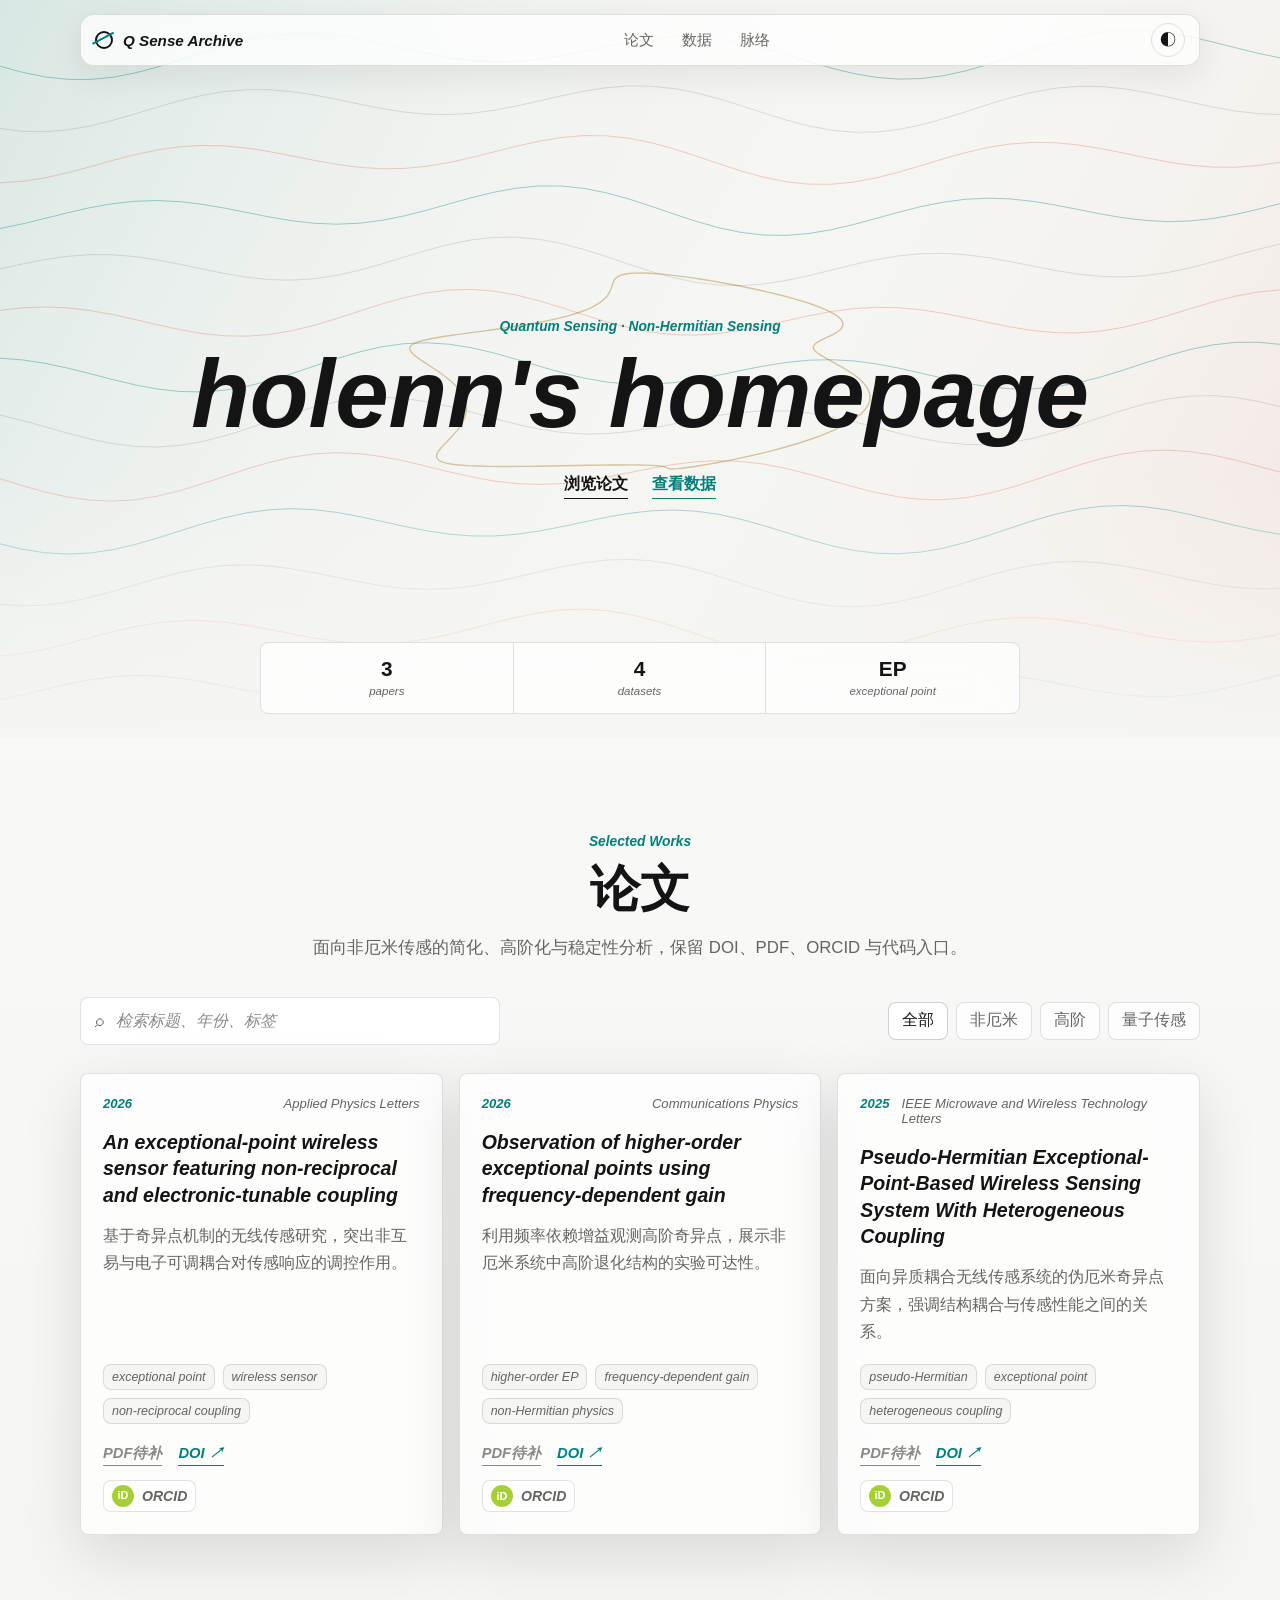
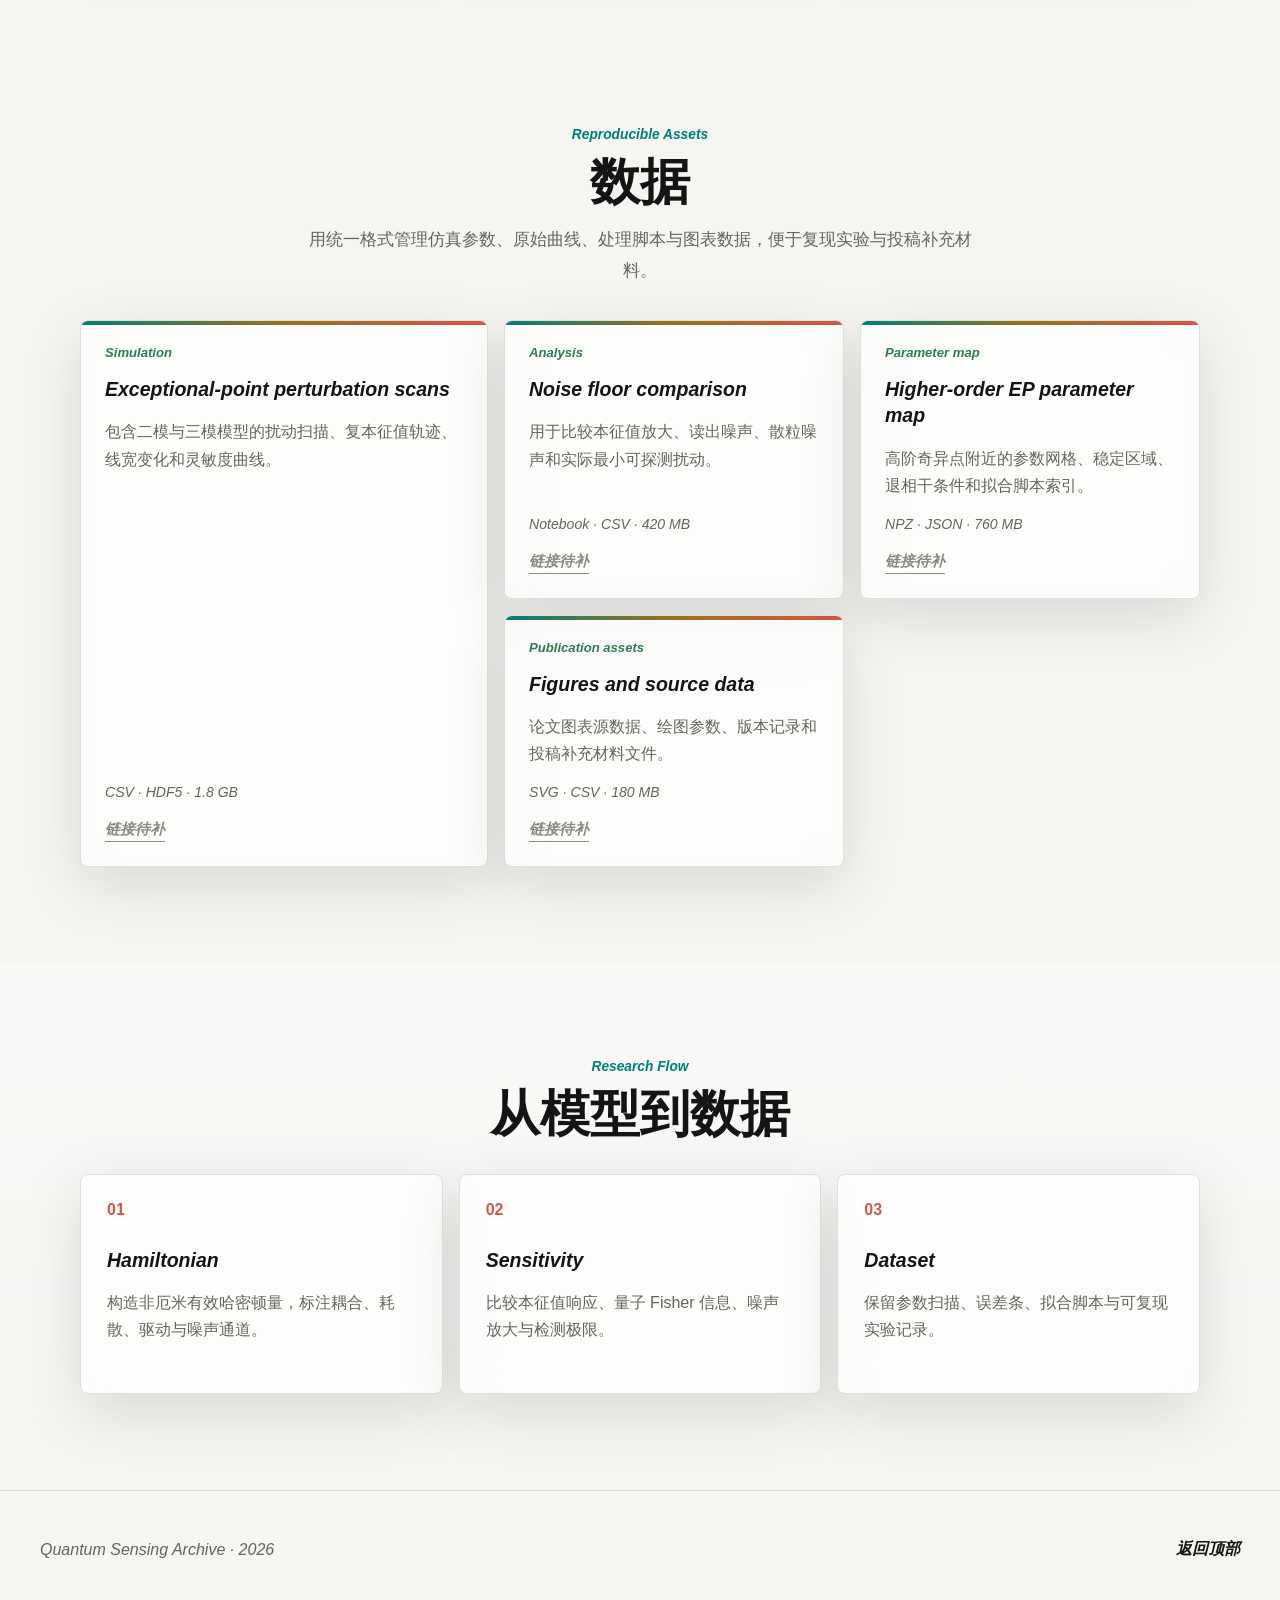
==== index.html @ b0fed743 "Fix homepage title" ====
<!doctype html>
<html lang="zh-CN">
  <head>
    <meta charset="utf-8" />
    <meta name="viewport" content="width=device-width, initial-scale=1" />
    <meta
      name="description"
      content="量子传感与非厄米传感研究主页，收纳论文、数据集与复现实验资源。"
    />
    <title>Quantum Sensing Archive</title>
    <link rel="stylesheet" href="./styles.css" />
  </head>
  <body>
    <header class="site-header" data-header>
      <a class="brand" href="#top" aria-label="返回首页">
        <span class="brand-mark" aria-hidden="true"></span>
        <span>Q Sense Archive</span>
      </a>
      <nav class="site-nav" aria-label="主导航">
        <a href="#papers">论文</a>
        <a href="#datasets">数据</a>
        <a href="#flow">脉络</a>
      </nav>
      <button class="icon-button" type="button" data-theme-toggle aria-label="切换明暗外观">
        <span aria-hidden="true">◐</span>
      </button>
    </header>

    <main id="top">
      <section class="hero" aria-labelledby="hero-title">
        <canvas class="field-canvas" data-field-canvas aria-hidden="true"></canvas>
        <div class="hero-content">
          <p class="eyebrow">Quantum Sensing · Non-Hermitian Sensing</p>
          <h1 id="hero-title">holenn's homepage</h1>
          <div class="hero-actions" aria-label="快速入口">
            <a class="text-link text-link-strong" href="#papers">浏览论文</a>
            <a class="text-link" href="#datasets">查看数据</a>
          </div>
        </div>
        <div class="hero-strip" aria-label="研究概览">
          <div>
            <span data-paper-count>0</span>
            <small>papers</small>
          </div>
          <div>
            <span data-dataset-count>0</span>
            <small>datasets</small>
          </div>
          <div>
            <span>EP</span>
            <small>exceptional point</small>
          </div>
        </div>
      </section>

      <section class="section section-quiet" id="papers" aria-labelledby="papers-title">
        <div class="section-head reveal">
          <p class="eyebrow">Selected Works</p>
          <h2 id="papers-title">论文</h2>
          <p>
            面向非厄米传感的简化、高阶化与稳定性分析，保留 DOI、PDF、ORCID 与代码入口。
          </p>
        </div>

        <div class="toolbar reveal" aria-label="论文筛选">
          <label class="search-box">
            <span aria-hidden="true">⌕</span>
            <input data-search type="search" placeholder="检索标题、年份、标签" />
          </label>
          <div class="segmented" data-filter-group aria-label="主题">
            <button type="button" class="is-active" data-filter="all">全部</button>
            <button type="button" data-filter="non-hermitian">非厄米</button>
            <button type="button" data-filter="higher-order">高阶</button>
            <button type="button" data-filter="quantum">量子传感</button>
          </div>
        </div>

        <div class="resource-grid" data-paper-grid></div>
      </section>

      <section class="section" id="datasets" aria-labelledby="datasets-title">
        <div class="section-head reveal">
          <p class="eyebrow">Reproducible Assets</p>
          <h2 id="datasets-title">数据</h2>
          <p>
            用统一格式管理仿真参数、原始曲线、处理脚本与图表数据，便于复现实验与投稿补充材料。
          </p>
        </div>

        <div class="dataset-river reveal" data-dataset-grid></div>
      </section>

      <section class="section section-quiet" id="flow" aria-labelledby="flow-title">
        <div class="section-head reveal">
          <p class="eyebrow">Research Flow</p>
          <h2 id="flow-title">从模型到数据</h2>
        </div>
        <div class="flow-line reveal">
          <article>
            <span>01</span>
            <h3>Hamiltonian</h3>
            <p>构造非厄米有效哈密顿量，标注耦合、耗散、驱动与噪声通道。</p>
          </article>
          <article>
            <span>02</span>
            <h3>Sensitivity</h3>
            <p>比较本征值响应、量子 Fisher 信息、噪声放大与检测极限。</p>
          </article>
          <article>
            <span>03</span>
            <h3>Dataset</h3>
            <p>保留参数扫描、误差条、拟合脚本与可复现实验记录。</p>
          </article>
        </div>
      </section>
    </main>

    <footer class="site-footer">
      <p>Quantum Sensing Archive · 2026</p>
      <a href="#top">返回顶部</a>
    </footer>

    <noscript>
      <p class="noscript">此主页需要启用 JavaScript 来渲染论文和数据列表。</p>
    </noscript>
    <script src="./script.js"></script>
  </body>
</html>
---- styles.css ----
:root {
  color-scheme: light;
  --bg: #f5f5f2;
  --surface: rgba(255, 255, 255, 0.74);
  --surface-strong: rgba(255, 255, 255, 0.92);
  --ink: #141414;
  --muted: #66645f;
  --line: rgba(20, 20, 20, 0.12);
  --line-strong: rgba(20, 20, 20, 0.2);
  --aqua: #007f78;
  --coral: #d95445;
  --gold: #9b711a;
  --green: #2e7d52;
  --shadow: 0 18px 60px rgba(20, 20, 20, 0.12);
  --radius-card: 8px;
  --page-pad: 40px;
  font-family: "Avenir Next", "SF Pro Display", "PingFang SC", "Hiragino Sans GB",
    "Helvetica Neue", sans-serif;
}

:root[data-theme="dark"] {
  color-scheme: dark;
  --bg: #080909;
  --surface: rgba(24, 25, 24, 0.7);
  --surface-strong: rgba(28, 29, 28, 0.92);
  --ink: #f6f3ea;
  --muted: #b7b2a6;
  --line: rgba(246, 243, 234, 0.13);
  --line-strong: rgba(246, 243, 234, 0.24);
  --aqua: #4cc7bd;
  --coral: #ff8275;
  --gold: #d7ad48;
  --green: #72c78f;
  --shadow: 0 18px 60px rgba(0, 0, 0, 0.36);
}

* {
  box-sizing: border-box;
}

html {
  scroll-behavior: smooth;
}

body {
  margin: 0;
  background: var(--bg);
  color: var(--ink);
  letter-spacing: 0;
  min-width: 320px;
  overflow-x: hidden;
}

a {
  color: inherit;
  text-decoration: none;
}

button,
input {
  font: inherit;
}

.site-header {
  position: fixed;
  z-index: 20;
  top: 14px;
  left: 50%;
  width: min(1120px, calc(100% - 32px));
  height: 52px;
  transform: translateX(-50%);
  display: grid;
  grid-template-columns: auto 1fr auto;
  align-items: center;
  gap: 18px;
  padding: 0 14px;
  border: 1px solid var(--line);
  border-radius: 14px;
  background: var(--surface);
  box-shadow: 0 10px 34px rgba(20, 20, 20, 0.08);
  backdrop-filter: blur(24px) saturate(140%);
  -webkit-backdrop-filter: blur(24px) saturate(140%);
  transition: background 240ms ease, border-color 240ms ease, transform 240ms ease;
}

.site-header.is-scrolled {
  background: var(--surface-strong);
  border-color: var(--line-strong);
}

.brand {
  display: inline-flex;
  align-items: center;
  gap: 10px;
  min-width: 0;
  font-weight: 700;
  font-size: 0.95rem;
  white-space: nowrap;
}

.brand-mark {
  width: 18px;
  height: 18px;
  border: 2px solid var(--ink);
  border-radius: 50%;
  position: relative;
  flex: 0 0 auto;
}

.brand-mark::after {
  content: "";
  position: absolute;
  inset: 4px -5px;
  border-top: 2px solid var(--aqua);
  transform: rotate(-28deg);
}

.site-nav {
  display: flex;
  justify-content: center;
  gap: 4px;
}

.site-nav a {
  padding: 8px 12px;
  border-radius: 8px;
  color: var(--muted);
  font-size: 0.92rem;
  transition: color 160ms ease, background 160ms ease;
}

.site-nav a:hover {
  color: var(--ink);
  background: rgba(127, 127, 127, 0.1);
}

.icon-button {
  width: 34px;
  height: 34px;
  display: inline-grid;
  place-items: center;
  border: 1px solid var(--line);
  border-radius: 50%;
  background: transparent;
  color: var(--ink);
  cursor: pointer;
  transition: transform 160ms ease, border-color 160ms ease, background 160ms ease;
}

.icon-button:hover {
  transform: translateY(-1px);
  border-color: var(--line-strong);
  background: rgba(127, 127, 127, 0.1);
}

.hero {
  position: relative;
  min-height: 82svh;
  display: grid;
  align-items: center;
  padding: 116px var(--page-pad) 36px;
  overflow: hidden;
  isolation: isolate;
}

.field-canvas {
  position: absolute;
  inset: 0;
  width: 100%;
  height: 100%;
  z-index: -2;
  background: var(--bg);
}

.hero::after {
  content: "";
  position: absolute;
  inset: auto 0 0;
  height: 36%;
  z-index: -1;
  background: linear-gradient(to bottom, rgba(245, 245, 242, 0), var(--bg));
  pointer-events: none;
}

:root[data-theme="dark"] .hero::after {
  background: linear-gradient(to bottom, rgba(8, 9, 9, 0), var(--bg));
}

.hero-content {
  width: min(980px, 100%);
  margin: 0 auto;
  text-align: center;
}

.eyebrow {
  margin: 0 0 16px;
  color: var(--aqua);
  font-size: 0.86rem;
  font-weight: 700;
}

.brand span:last-child,
.eyebrow,
.hero-strip small,
.card-meta,
.resource-card h3,
.dataset-card h3,
.flow-line h3,
.tag,
.card-links,
.dataset-card .data-type,
.dataset-card .data-size,
.site-footer,
.search-box input::placeholder {
  font-style: italic;
}

.hero h1 {
  margin: 0;
  font-size: 6rem;
  line-height: 0.92;
  font-weight: 800;
  font-style: italic;
  text-wrap: balance;
}

.hero-actions {
  display: flex;
  justify-content: center;
  align-items: center;
  gap: 24px;
  margin-top: 36px;
  flex-wrap: wrap;
}

.orcid-link {
  display: inline-flex;
  align-items: center;
  gap: 8px;
  min-height: 34px;
  border: 1px solid var(--line);
  border-radius: 8px;
  background: var(--surface);
  color: var(--ink);
  padding: 6px 10px;
  font-size: 0.88rem;
  font-style: italic;
  font-weight: 700;
  backdrop-filter: blur(14px) saturate(125%);
  -webkit-backdrop-filter: blur(14px) saturate(125%);
}

.orcid-link-muted {
  color: var(--muted);
}

.orcid-dot {
  width: 22px;
  height: 22px;
  display: inline-grid;
  place-items: center;
  border-radius: 50%;
  background: #a6ce39;
  color: #fff;
  font-size: 0.68rem;
  font-weight: 800;
  font-style: normal;
  line-height: 1;
}

.text-link {
  color: var(--aqua);
  font-weight: 700;
  border-bottom: 1px solid currentColor;
  padding-bottom: 3px;
  transition: color 160ms ease, transform 160ms ease;
}

.text-link:hover {
  color: var(--coral);
  transform: translateY(-1px);
}

.text-link-strong {
  color: var(--ink);
}

.hero-strip {
  position: absolute;
  left: 50%;
  bottom: 24px;
  width: min(760px, calc(100% - 40px));
  transform: translateX(-50%);
  display: grid;
  grid-template-columns: repeat(3, 1fr);
  border: 1px solid var(--line);
  border-radius: var(--radius-card);
  overflow: hidden;
  background: var(--surface);
  backdrop-filter: blur(18px) saturate(132%);
  -webkit-backdrop-filter: blur(18px) saturate(132%);
}

.hero-strip div {
  padding: 14px 16px;
  text-align: center;
  border-right: 1px solid var(--line);
}

.hero-strip div:last-child {
  border-right: 0;
}

.hero-strip span {
  display: block;
  font-size: 1.3rem;
  font-weight: 800;
}

.hero-strip small {
  color: var(--muted);
  font-size: 0.72rem;
  text-transform: lowercase;
}

.section {
  padding: 96px var(--page-pad);
}

.section-quiet {
  background:
    linear-gradient(180deg, rgba(255, 255, 255, 0.36), rgba(255, 255, 255, 0)),
    var(--bg);
}

:root[data-theme="dark"] .section-quiet {
  background:
    linear-gradient(180deg, rgba(255, 255, 255, 0.04), rgba(255, 255, 255, 0)),
    var(--bg);
}

.section-head {
  width: min(900px, 100%);
  margin: 0 auto 34px;
  text-align: center;
}

.section-head h2 {
  margin: 0;
  font-size: 3.1rem;
  line-height: 1;
}

.section-head p:not(.eyebrow) {
  margin: 18px auto 0;
  width: min(680px, 100%);
  color: var(--muted);
  font-size: 1.05rem;
  line-height: 1.8;
}

.toolbar {
  width: min(1120px, 100%);
  margin: 0 auto 28px;
  display: grid;
  grid-template-columns: minmax(260px, 420px) 1fr;
  gap: 16px;
  align-items: center;
}

.search-box {
  height: 48px;
  display: flex;
  align-items: center;
  gap: 10px;
  border: 1px solid var(--line);
  border-radius: 8px;
  padding: 0 14px;
  background: var(--surface-strong);
}

.search-box span {
  color: var(--muted);
  font-size: 1.08rem;
}

.search-box input {
  width: 100%;
  border: 0;
  outline: 0;
  background: transparent;
  color: var(--ink);
}

.search-box input::placeholder {
  color: var(--muted);
  opacity: 0.76;
}

.segmented {
  display: flex;
  justify-content: flex-end;
  gap: 8px;
  flex-wrap: wrap;
}

.segmented button {
  min-height: 38px;
  border: 1px solid var(--line);
  border-radius: 8px;
  background: var(--surface);
  color: var(--muted);
  padding: 0 13px;
  cursor: pointer;
  transition: color 160ms ease, border-color 160ms ease, background 160ms ease,
    transform 160ms ease;
}

.segmented button:hover,
.segmented button.is-active {
  color: var(--ink);
  border-color: var(--line-strong);
  background: var(--surface-strong);
}

.segmented button:hover {
  transform: translateY(-1px);
}

.resource-grid,
.dataset-river {
  width: min(1120px, 100%);
  margin: 0 auto;
  display: grid;
  grid-template-columns: repeat(3, minmax(0, 1fr));
  gap: 16px;
}

.resource-card,
.dataset-card,
.flow-line article {
  border: 1px solid var(--line);
  border-radius: var(--radius-card);
  background: var(--surface);
  box-shadow: var(--shadow);
  backdrop-filter: blur(18px) saturate(125%);
  -webkit-backdrop-filter: blur(18px) saturate(125%);
}

.resource-card {
  min-height: 326px;
  display: flex;
  flex-direction: column;
  padding: 22px;
  transform: translateY(18px);
  opacity: 0;
  transition: opacity 500ms ease, transform 500ms ease, border-color 160ms ease;
}

.resource-card.is-visible {
  opacity: 1;
  transform: translateY(0);
}

.resource-card:hover,
.dataset-card:hover {
  border-color: var(--line-strong);
}

.card-meta {
  display: flex;
  justify-content: space-between;
  gap: 12px;
  color: var(--muted);
  font-size: 0.82rem;
  margin-bottom: 18px;
}

.card-meta strong {
  color: var(--aqua);
}

.resource-card h3,
.dataset-card h3,
.flow-line h3 {
  margin: 0;
  font-size: 1.22rem;
  line-height: 1.35;
}

.resource-card p,
.dataset-card p,
.flow-line p {
  color: var(--muted);
  line-height: 1.72;
}

.resource-card p {
  margin: 14px 0 18px;
}

.tag-row {
  display: flex;
  flex-wrap: wrap;
  gap: 8px;
  margin-top: auto;
}

.tag {
  border: 1px solid var(--line);
  border-radius: 8px;
  color: var(--muted);
  padding: 5px 8px;
  font-size: 0.78rem;
  background: rgba(127, 127, 127, 0.06);
}

.card-links {
  display: flex;
  gap: 16px;
  flex-wrap: wrap;
  margin-top: 20px;
}

.paper-identity {
  margin-top: 14px;
}

.paper-identity .orcid-link {
  min-height: 30px;
  padding: 4px 8px;
  color: var(--muted);
}

.card-links a,
.card-links span {
  color: var(--aqua);
  font-weight: 700;
  font-size: 0.92rem;
  border-bottom: 1px solid currentColor;
  padding-bottom: 2px;
}

.card-links span {
  color: var(--muted);
  opacity: 0.76;
}

.dataset-river {
  grid-template-columns: 1.2fr 1fr 1fr;
  align-items: stretch;
}

.dataset-card {
  min-height: 250px;
  padding: 24px;
  display: flex;
  flex-direction: column;
  position: relative;
  overflow: hidden;
}

.dataset-card::before {
  content: "";
  position: absolute;
  left: 0;
  top: 0;
  width: 100%;
  height: 4px;
  background: linear-gradient(90deg, var(--aqua), var(--gold), var(--coral));
}

.dataset-card:first-child {
  grid-row: span 2;
}

.dataset-card .data-type {
  color: var(--green);
  font-weight: 800;
  font-size: 0.82rem;
  margin-bottom: 16px;
}

.dataset-card .data-size {
  margin-top: auto;
  color: var(--muted);
  font-size: 0.88rem;
}

.flow-line {
  width: min(1120px, 100%);
  margin: 0 auto;
  display: grid;
  grid-template-columns: repeat(3, 1fr);
  gap: 16px;
}

.flow-line article {
  padding: 26px;
  min-height: 220px;
}

.flow-line span {
  display: inline-block;
  color: var(--coral);
  font-weight: 800;
  margin-bottom: 28px;
}

.empty-state {
  grid-column: 1 / -1;
  padding: 36px;
  border: 1px dashed var(--line-strong);
  border-radius: var(--radius-card);
  color: var(--muted);
  text-align: center;
}

.site-footer {
  display: flex;
  justify-content: space-between;
  gap: 20px;
  align-items: center;
  padding: 34px var(--page-pad);
  border-top: 1px solid var(--line);
  color: var(--muted);
}

.site-footer a {
  color: var(--ink);
  font-weight: 700;
}

.noscript {
  margin: 0;
  padding: 16px;
  text-align: center;
  background: var(--ink);
  color: var(--bg);
}

.reveal {
  opacity: 0;
  transform: translateY(18px);
  transition: opacity 620ms ease, transform 620ms ease;
}

.reveal.is-visible {
  opacity: 1;
  transform: translateY(0);
}

@media (max-width: 900px) {
  :root {
    --page-pad: 22px;
  }

  .site-header {
    top: 10px;
    width: calc(100% - 20px);
    grid-template-columns: 1fr auto;
  }

  .brand span:last-child {
    max-width: 150px;
    overflow: hidden;
    text-overflow: ellipsis;
  }

  .site-nav {
    display: none;
  }

  .hero {
    min-height: 84svh;
    padding-top: 104px;
  }

  .hero h1 {
    font-size: 3.35rem;
  }

  .hero-strip {
    position: relative;
    left: auto;
    bottom: auto;
    transform: none;
    width: 100%;
    margin: 42px auto 0;
  }

  .section {
    padding-top: 78px;
    padding-bottom: 78px;
  }

  .section-head h2 {
    font-size: 2.35rem;
  }

  .toolbar {
    grid-template-columns: 1fr;
  }

  .segmented {
    justify-content: flex-start;
  }

  .resource-grid,
  .dataset-river,
  .flow-line {
    grid-template-columns: 1fr;
  }

  .dataset-card:first-child {
    grid-row: auto;
  }
}

@media (max-width: 520px) {
  .hero h1 {
    font-size: 2.65rem;
  }

  .hero-actions {
    gap: 18px;
  }

  .resource-card,
  .dataset-card,
  .flow-line article {
    padding: 20px;
  }

  .site-footer {
    align-items: flex-start;
    flex-direction: column;
  }
}

@media (prefers-reduced-motion: reduce) {
  html {
    scroll-behavior: auto;
  }

  *,
  *::before,
  *::after {
    animation-duration: 1ms !important;
    animation-iteration-count: 1 !important;
    scroll-behavior: auto !important;
    transition-duration: 1ms !important;
  }
}
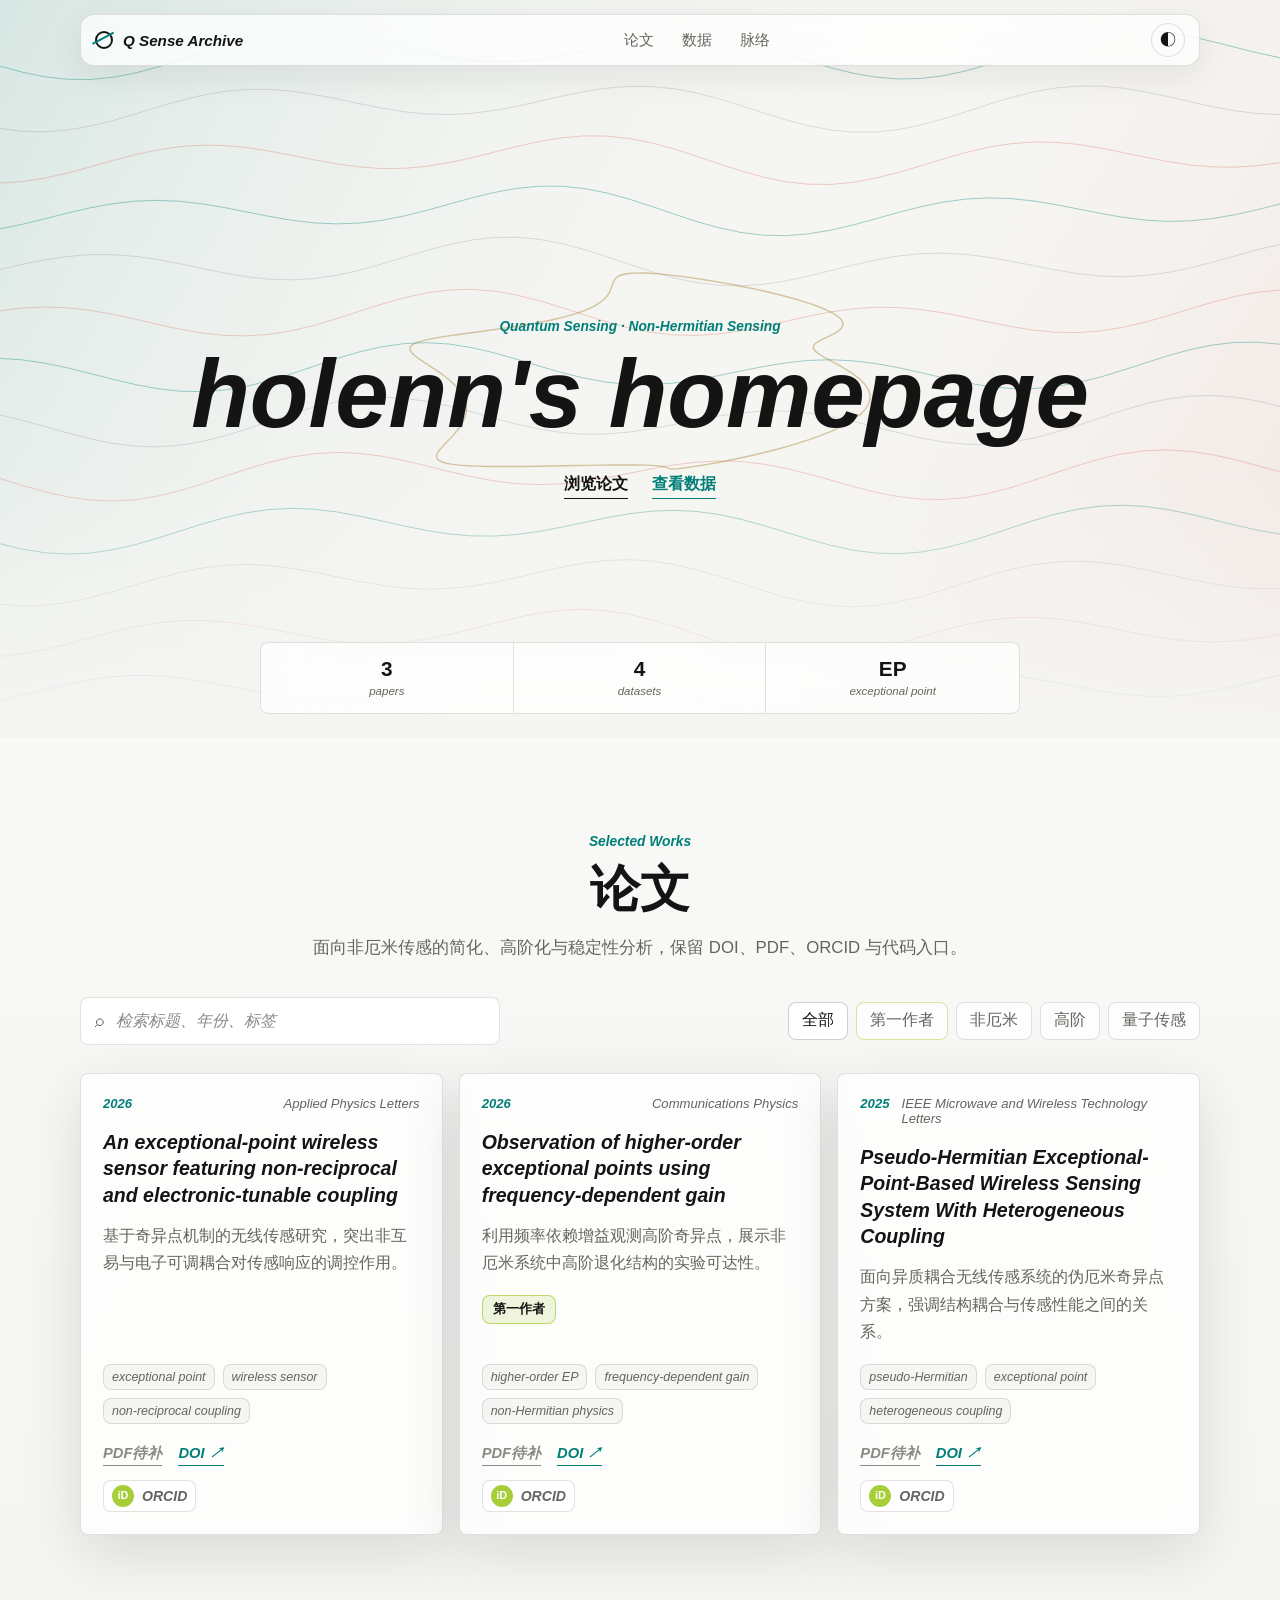
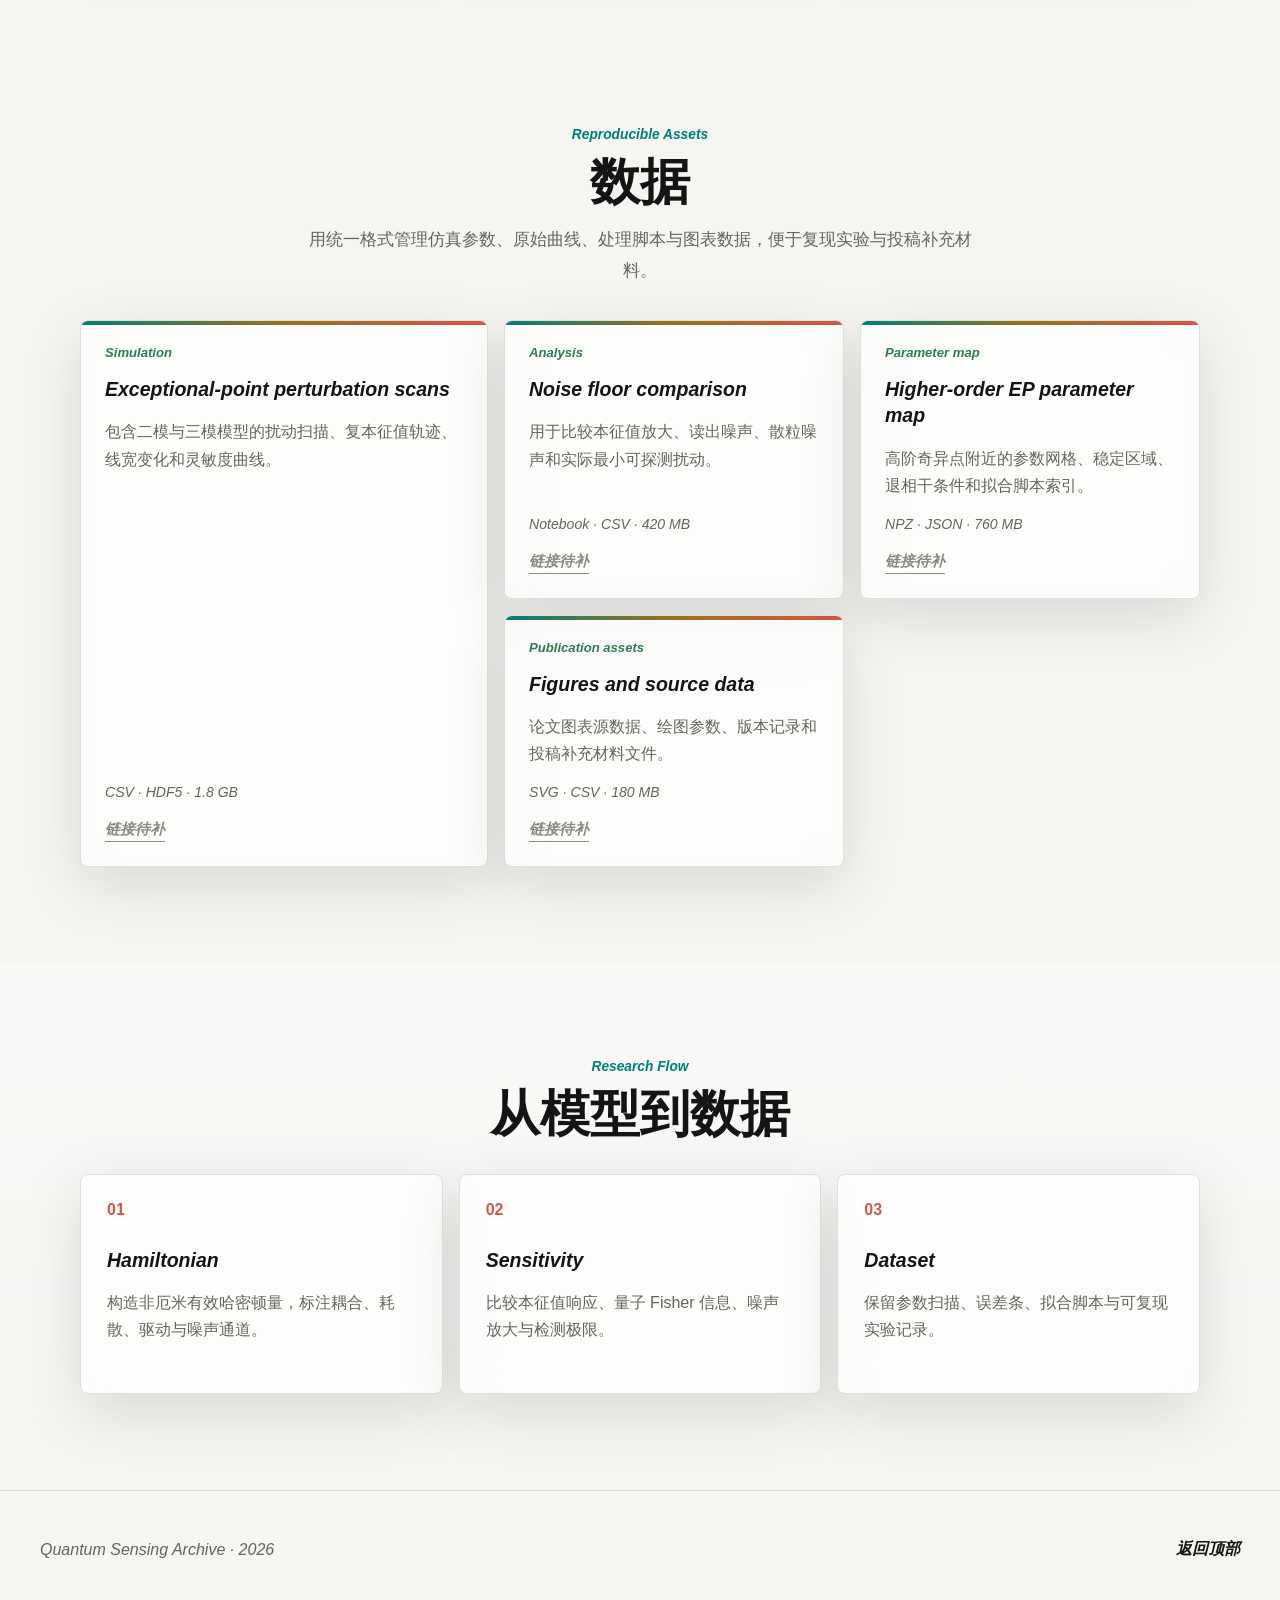
==== commit 41fcf414: "Sync papers from ORCID" ====
--- a/index.html
+++ b/index.html
@@ -69,6 +69,7 @@
           </label>
           <div class="segmented" data-filter-group aria-label="主题">
             <button type="button" class="is-active" data-filter="all">全部</button>
+            <button type="button" data-filter="first-author">第一作者</button>
             <button type="button" data-filter="non-hermitian">非厄米</button>
             <button type="button" data-filter="higher-order">高阶</button>
             <button type="button" data-filter="quantum">量子传感</button>
--- a/styles.css
+++ b/styles.css
@@ -427,6 +427,14 @@
   transform: translateY(-1px);
 }
 
+.segmented [data-filter="first-author"] {
+  border-color: rgba(166, 206, 57, 0.46);
+}
+
+.segmented [data-filter="first-author"].is-active {
+  background: rgba(166, 206, 57, 0.18);
+}
+
 .resource-grid,
 .dataset-river {
   width: min(1120px, 100%);
@@ -506,6 +514,26 @@
   margin-top: auto;
 }
 
+.paper-badges {
+  display: flex;
+  flex-wrap: wrap;
+  gap: 8px;
+  margin: 0 0 14px;
+}
+
+.role-badge {
+  display: inline-flex;
+  align-items: center;
+  min-height: 28px;
+  border: 1px solid rgba(166, 206, 57, 0.72);
+  border-radius: 8px;
+  background: rgba(166, 206, 57, 0.16);
+  color: var(--ink);
+  padding: 5px 10px;
+  font-size: 0.8rem;
+  font-weight: 800;
+}
+
 .tag {
   border: 1px solid var(--line);
   border-radius: 8px;
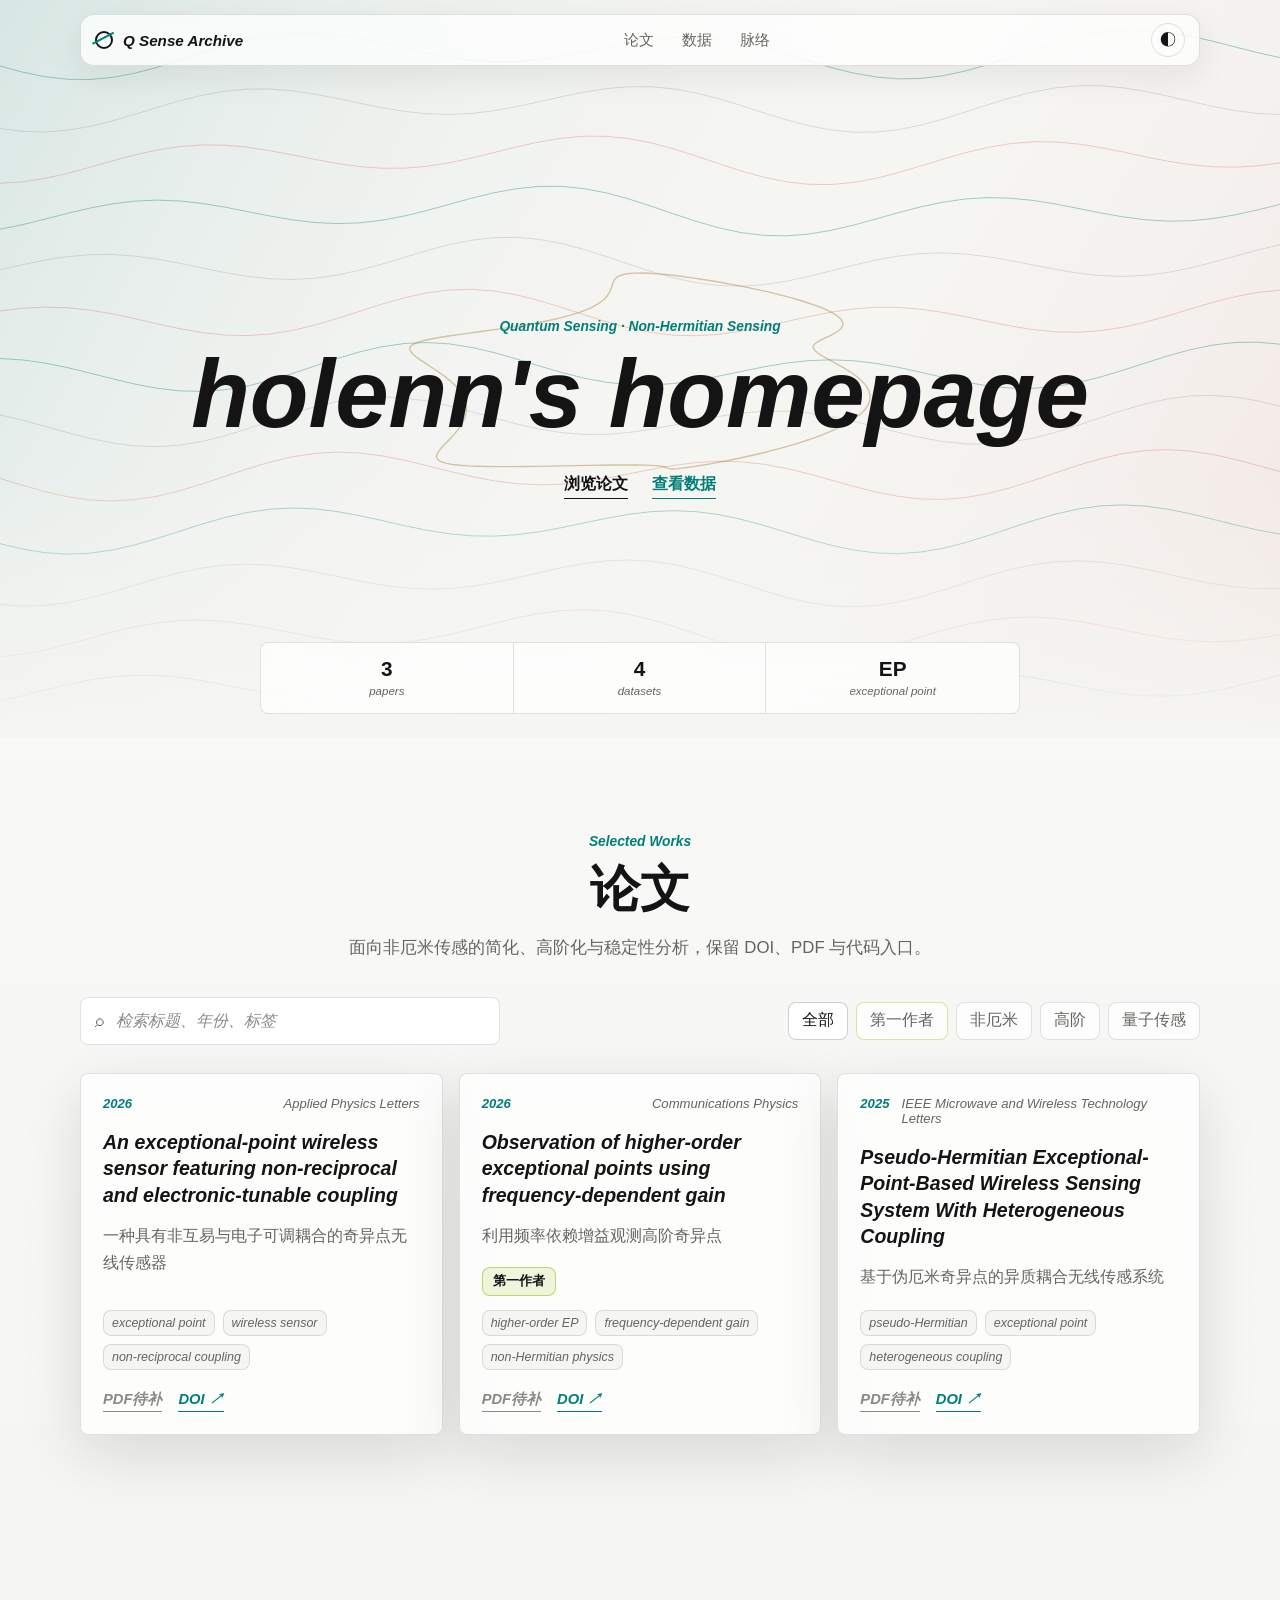
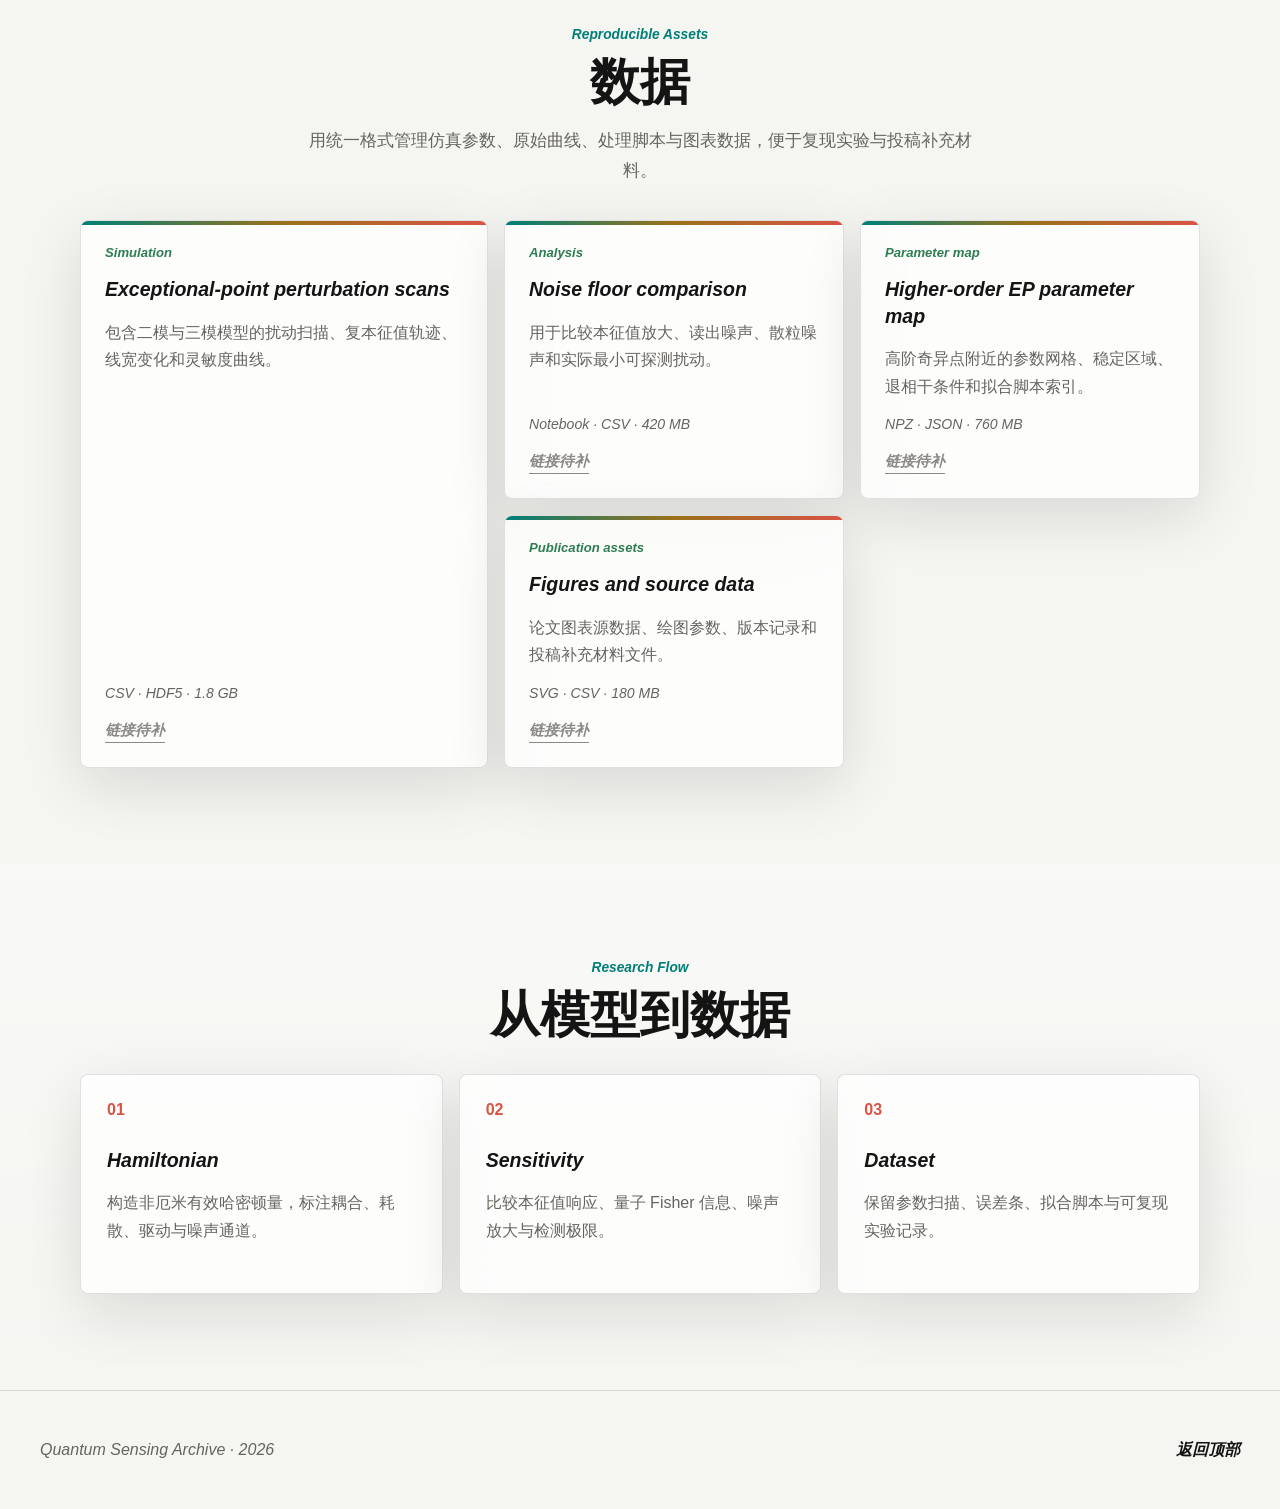
==== commit 00af7e5e: "Remove ORCID badges from paper cards" ====
--- a/index.html
+++ b/index.html
@@ -58,7 +58,7 @@
           <p class="eyebrow">Selected Works</p>
           <h2 id="papers-title">论文</h2>
           <p>
-            面向非厄米传感的简化、高阶化与稳定性分析，保留 DOI、PDF、ORCID 与代码入口。
+            面向非厄米传感的简化、高阶化与稳定性分析，保留 DOI、PDF 与代码入口。
           </p>
         </div>
 
--- a/styles.css
+++ b/styles.css
@@ -233,41 +233,6 @@
   flex-wrap: wrap;
 }
 
-.orcid-link {
-  display: inline-flex;
-  align-items: center;
-  gap: 8px;
-  min-height: 34px;
-  border: 1px solid var(--line);
-  border-radius: 8px;
-  background: var(--surface);
-  color: var(--ink);
-  padding: 6px 10px;
-  font-size: 0.88rem;
-  font-style: italic;
-  font-weight: 700;
-  backdrop-filter: blur(14px) saturate(125%);
-  -webkit-backdrop-filter: blur(14px) saturate(125%);
-}
-
-.orcid-link-muted {
-  color: var(--muted);
-}
-
-.orcid-dot {
-  width: 22px;
-  height: 22px;
-  display: inline-grid;
-  place-items: center;
-  border-radius: 50%;
-  background: #a6ce39;
-  color: #fff;
-  font-size: 0.68rem;
-  font-weight: 800;
-  font-style: normal;
-  line-height: 1;
-}
-
 .text-link {
   color: var(--aqua);
   font-weight: 700;
@@ -550,16 +515,6 @@
   margin-top: 20px;
 }
 
-.paper-identity {
-  margin-top: 14px;
-}
-
-.paper-identity .orcid-link {
-  min-height: 30px;
-  padding: 4px 8px;
-  color: var(--muted);
-}
-
 .card-links a,
 .card-links span {
   color: var(--aqua);
@@ -644,6 +599,40 @@
   text-align: center;
 }
 
+.loading-state {
+  grid-column: 1 / -1;
+  min-height: 160px;
+  display: flex;
+  align-items: center;
+  justify-content: center;
+  gap: 12px;
+  border: 1px solid var(--line);
+  border-radius: var(--radius-card);
+  background: var(--surface);
+  color: var(--muted);
+  font-style: italic;
+}
+
+.loading-state span {
+  width: 12px;
+  height: 12px;
+  border-radius: 50%;
+  background: var(--aqua);
+  animation: pulse-dot 900ms ease-in-out infinite alternate;
+}
+
+@keyframes pulse-dot {
+  from {
+    opacity: 0.34;
+    transform: scale(0.78);
+  }
+
+  to {
+    opacity: 1;
+    transform: scale(1);
+  }
+}
+
 .site-footer {
   display: flex;
   justify-content: space-between;
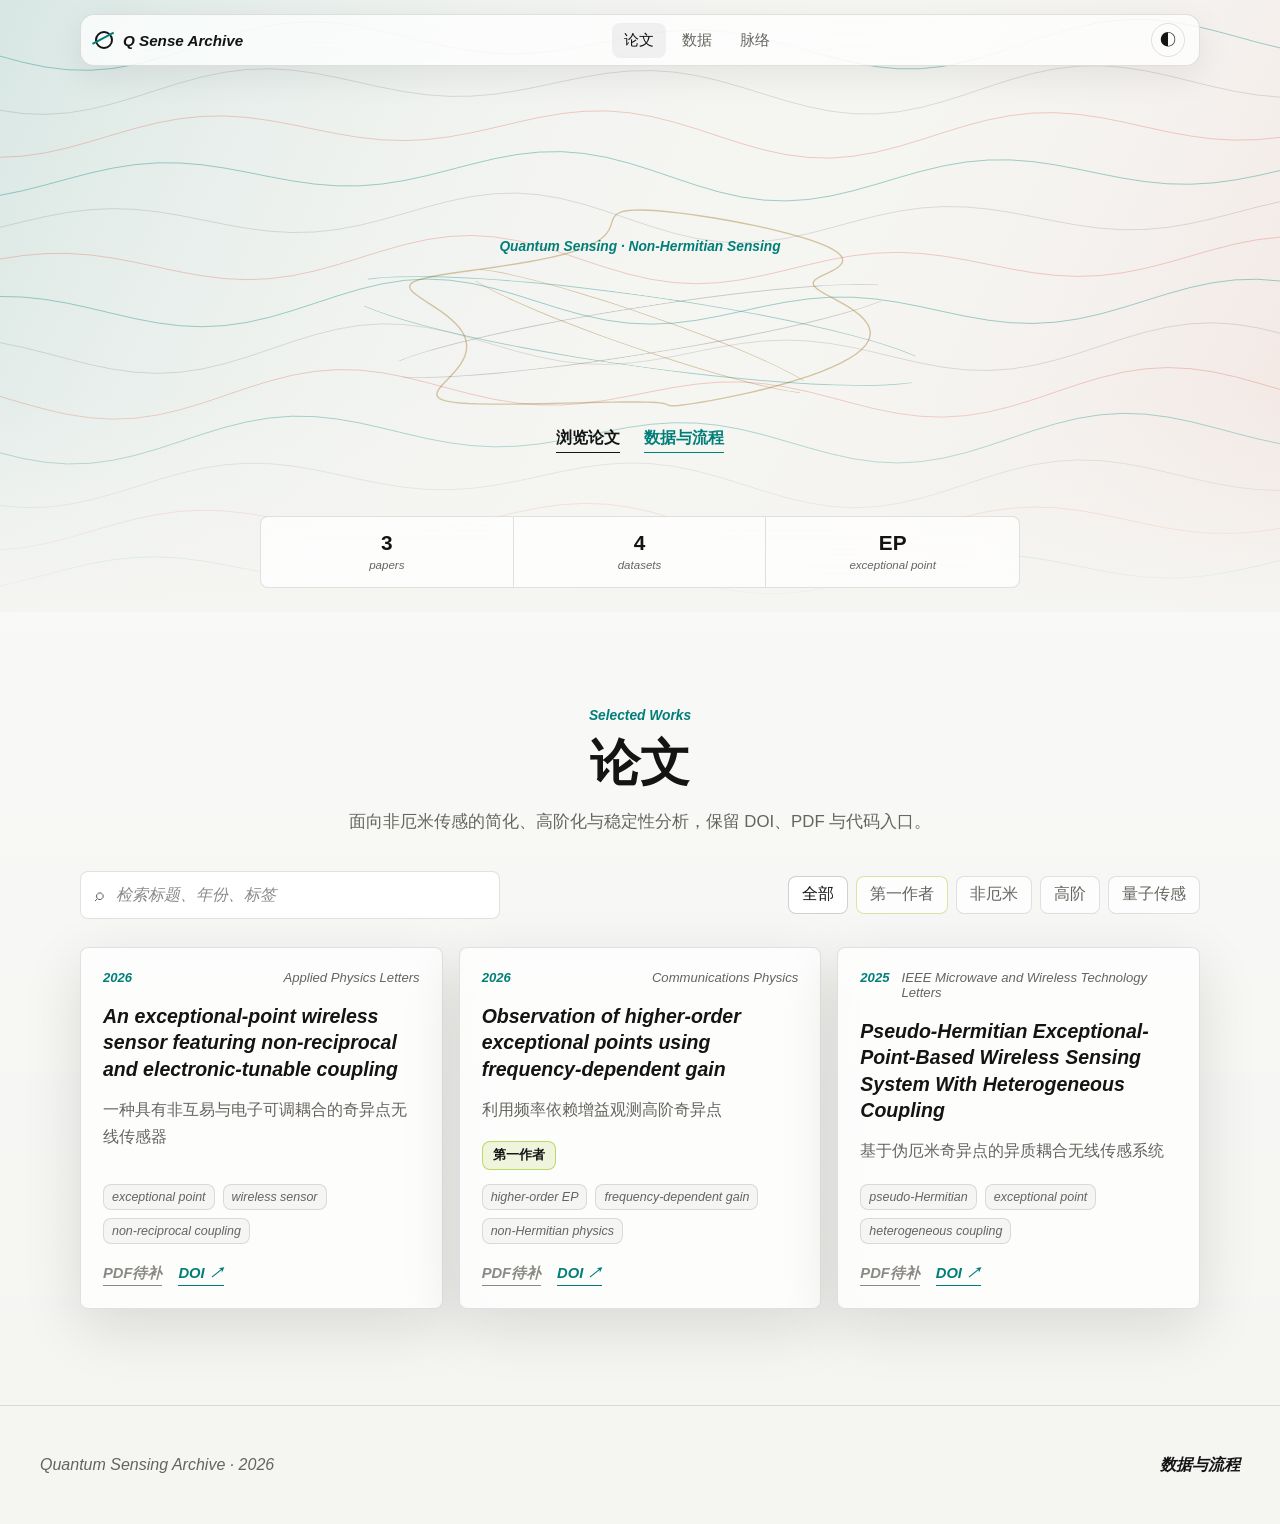
==== commit 60c1002e: "Move data content to secondary page" ====
--- a/index.html
+++ b/index.html
@@ -10,16 +10,16 @@
     <title>Quantum Sensing Archive</title>
     <link rel="stylesheet" href="./styles.css" />
   </head>
-  <body>
+  <body class="page-home">
     <header class="site-header" data-header>
-      <a class="brand" href="#top" aria-label="返回首页">
+      <a class="brand" href="./index.html#top" aria-label="返回首页">
         <span class="brand-mark" aria-hidden="true"></span>
         <span>Q Sense Archive</span>
       </a>
       <nav class="site-nav" aria-label="主导航">
-        <a href="#papers">论文</a>
-        <a href="#datasets">数据</a>
-        <a href="#flow">脉络</a>
+        <a class="is-current" href="./index.html#papers">论文</a>
+        <a href="./data.html#datasets">数据</a>
+        <a href="./data.html#flow">脉络</a>
       </nav>
       <button class="icon-button" type="button" data-theme-toggle aria-label="切换明暗外观">
         <span aria-hidden="true">◐</span>
@@ -31,10 +31,15 @@
         <canvas class="field-canvas" data-field-canvas aria-hidden="true"></canvas>
         <div class="hero-content">
           <p class="eyebrow">Quantum Sensing · Non-Hermitian Sensing</p>
-          <h1 id="hero-title">holenn's homepage</h1>
+          <h1 id="hero-title" class="sr-only">Quantum sensing publications</h1>
+          <div class="liquid-current" aria-hidden="true">
+            <span></span>
+            <span></span>
+            <span></span>
+          </div>
           <div class="hero-actions" aria-label="快速入口">
             <a class="text-link text-link-strong" href="#papers">浏览论文</a>
-            <a class="text-link" href="#datasets">查看数据</a>
+            <a class="text-link" href="./data.html#datasets">数据与流程</a>
           </div>
         </div>
         <div class="hero-strip" aria-label="研究概览">
@@ -78,47 +83,11 @@
 
         <div class="resource-grid" data-paper-grid></div>
       </section>
-
-      <section class="section" id="datasets" aria-labelledby="datasets-title">
-        <div class="section-head reveal">
-          <p class="eyebrow">Reproducible Assets</p>
-          <h2 id="datasets-title">数据</h2>
-          <p>
-            用统一格式管理仿真参数、原始曲线、处理脚本与图表数据，便于复现实验与投稿补充材料。
-          </p>
-        </div>
-
-        <div class="dataset-river reveal" data-dataset-grid></div>
-      </section>
-
-      <section class="section section-quiet" id="flow" aria-labelledby="flow-title">
-        <div class="section-head reveal">
-          <p class="eyebrow">Research Flow</p>
-          <h2 id="flow-title">从模型到数据</h2>
-        </div>
-        <div class="flow-line reveal">
-          <article>
-            <span>01</span>
-            <h3>Hamiltonian</h3>
-            <p>构造非厄米有效哈密顿量，标注耦合、耗散、驱动与噪声通道。</p>
-          </article>
-          <article>
-            <span>02</span>
-            <h3>Sensitivity</h3>
-            <p>比较本征值响应、量子 Fisher 信息、噪声放大与检测极限。</p>
-          </article>
-          <article>
-            <span>03</span>
-            <h3>Dataset</h3>
-            <p>保留参数扫描、误差条、拟合脚本与可复现实验记录。</p>
-          </article>
-        </div>
-      </section>
     </main>
 
     <footer class="site-footer">
       <p>Quantum Sensing Archive · 2026</p>
-      <a href="#top">返回顶部</a>
+      <a href="./data.html#datasets">数据与流程</a>
     </footer>
 
     <noscript>
--- a/styles.css
+++ b/styles.css
@@ -49,6 +49,18 @@
   letter-spacing: 0;
   min-width: 320px;
   overflow-x: hidden;
+}
+
+.sr-only {
+  position: absolute;
+  width: 1px;
+  height: 1px;
+  padding: 0;
+  margin: -1px;
+  overflow: hidden;
+  clip: rect(0, 0, 0, 0);
+  white-space: nowrap;
+  border: 0;
 }
 
 a {
@@ -134,6 +146,11 @@
   background: rgba(127, 127, 127, 0.1);
 }
 
+.site-nav a.is-current {
+  color: var(--ink);
+  background: rgba(127, 127, 127, 0.1);
+}
+
 .icon-button {
   width: 34px;
   height: 34px;
@@ -155,12 +172,16 @@
 
 .hero {
   position: relative;
-  min-height: 82svh;
+  min-height: 68svh;
   display: grid;
   align-items: center;
   padding: 116px var(--page-pad) 36px;
   overflow: hidden;
   isolation: isolate;
+}
+
+.subpage-hero {
+  min-height: 62svh;
 }
 
 .field-canvas {
@@ -224,6 +245,59 @@
   text-wrap: balance;
 }
 
+.liquid-current {
+  width: min(680px, 100%);
+  height: 122px;
+  position: relative;
+  margin: 2px auto 0;
+}
+
+.liquid-current span {
+  position: absolute;
+  left: 50%;
+  top: 50%;
+  width: 76%;
+  height: 48px;
+  border: 1px solid var(--line-strong);
+  border-left-color: transparent;
+  border-right-color: transparent;
+  border-radius: 50%;
+  transform: translate(-50%, -50%) rotate(-9deg);
+  animation: drift-line 12s ease-in-out infinite alternate;
+}
+
+.liquid-current span:nth-child(2) {
+  width: 88%;
+  height: 72px;
+  border-color: rgba(0, 127, 120, 0.34);
+  border-left-color: transparent;
+  border-right-color: transparent;
+  transform: translate(-50%, -50%) rotate(8deg);
+  animation-duration: 14s;
+}
+
+.liquid-current span:nth-child(3) {
+  width: 54%;
+  height: 36px;
+  border-color: rgba(155, 113, 26, 0.36);
+  border-left-color: transparent;
+  border-right-color: transparent;
+  transform: translate(-50%, -50%) rotate(19deg);
+  animation-duration: 16s;
+}
+
+@keyframes drift-line {
+  from {
+    opacity: 0.56;
+    transform: translate(-52%, -50%) rotate(-10deg);
+  }
+
+  to {
+    opacity: 0.95;
+    transform: translate(-48%, -50%) rotate(10deg);
+  }
+}
+
 .hero-actions {
   display: flex;
   justify-content: center;
@@ -689,12 +763,20 @@
   }
 
   .hero {
-    min-height: 84svh;
+    min-height: 74svh;
     padding-top: 104px;
+  }
+
+  .subpage-hero {
+    min-height: 70svh;
   }
 
   .hero h1 {
     font-size: 3.35rem;
+  }
+
+  .liquid-current {
+    height: 96px;
   }
 
   .hero-strip {
@@ -739,6 +821,10 @@
     font-size: 2.65rem;
   }
 
+  .liquid-current {
+    height: 82px;
+  }
+
   .hero-actions {
     gap: 18px;
   }
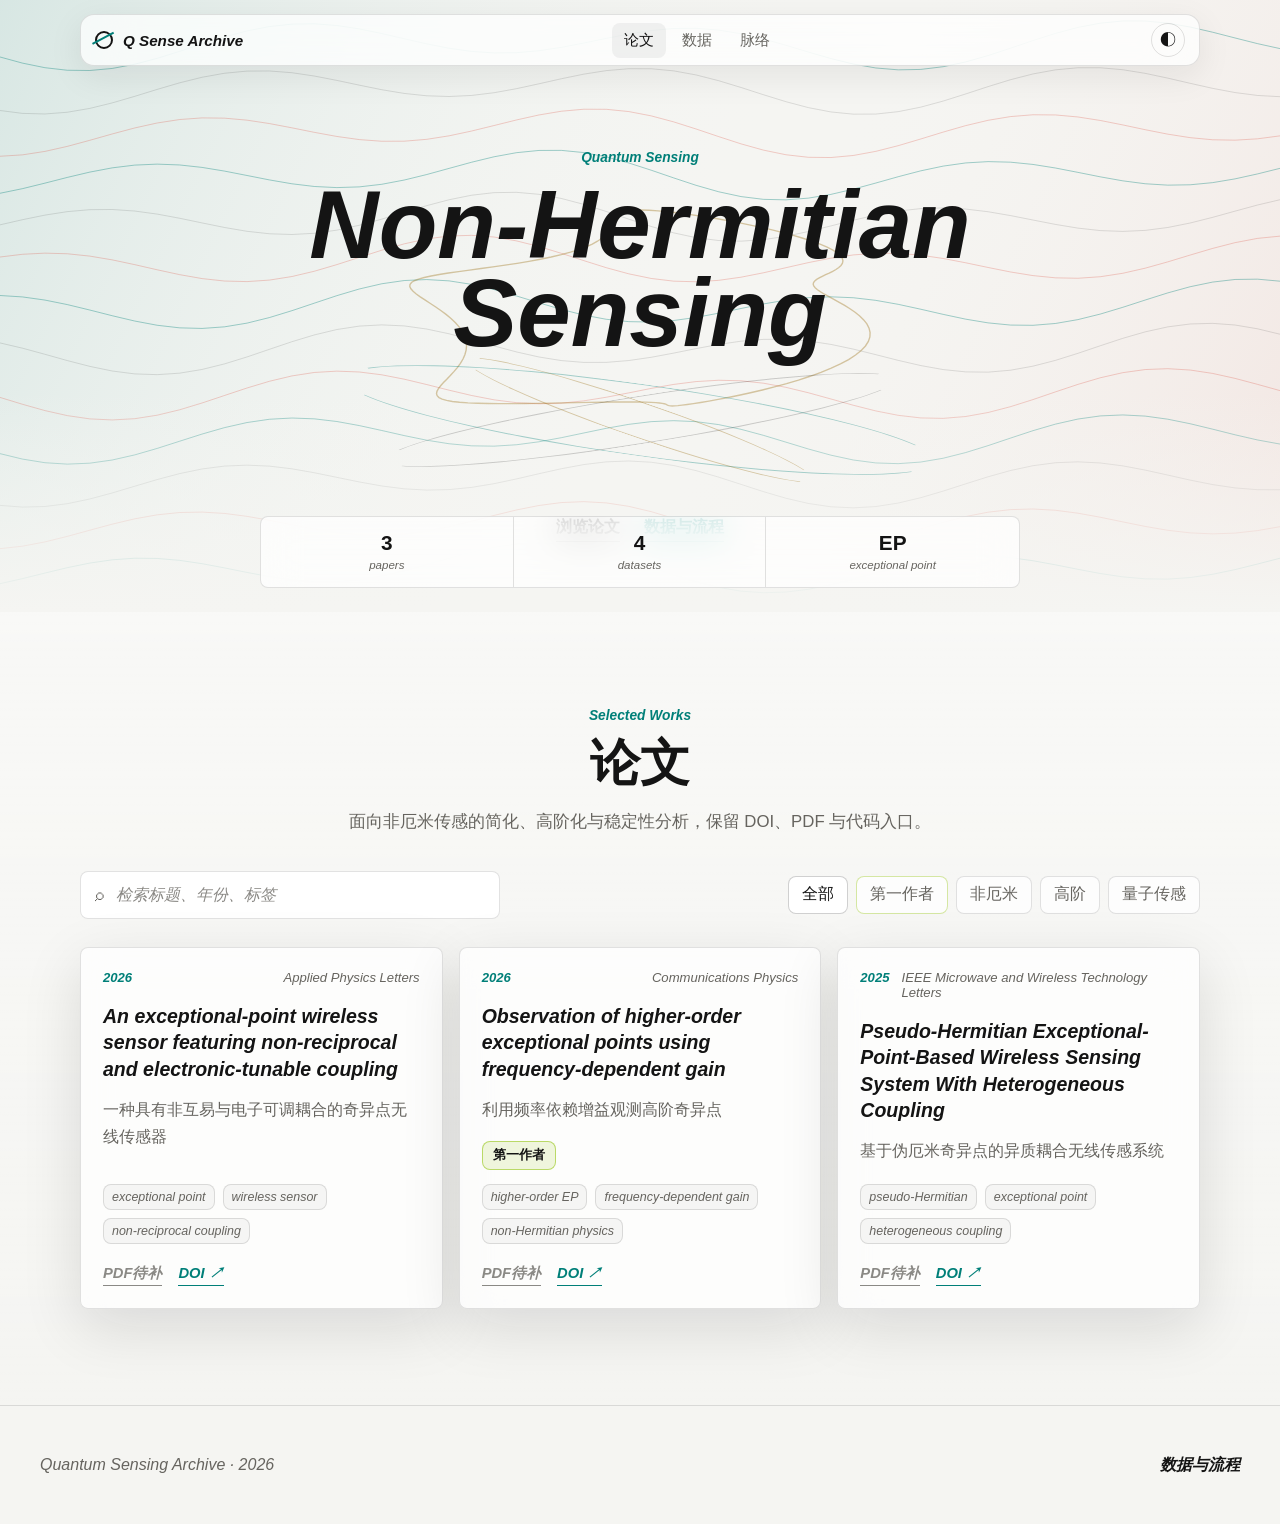
==== commit 9f0c38e8: "Set main hero title" ====
--- a/index.html
+++ b/index.html
@@ -30,8 +30,8 @@
       <section class="hero" aria-labelledby="hero-title">
         <canvas class="field-canvas" data-field-canvas aria-hidden="true"></canvas>
         <div class="hero-content">
-          <p class="eyebrow">Quantum Sensing · Non-Hermitian Sensing</p>
-          <h1 id="hero-title" class="sr-only">Quantum sensing publications</h1>
+          <p class="eyebrow">Quantum Sensing</p>
+          <h1 id="hero-title">Non-Hermitian Sensing</h1>
           <div class="liquid-current" aria-hidden="true">
             <span></span>
             <span></span>
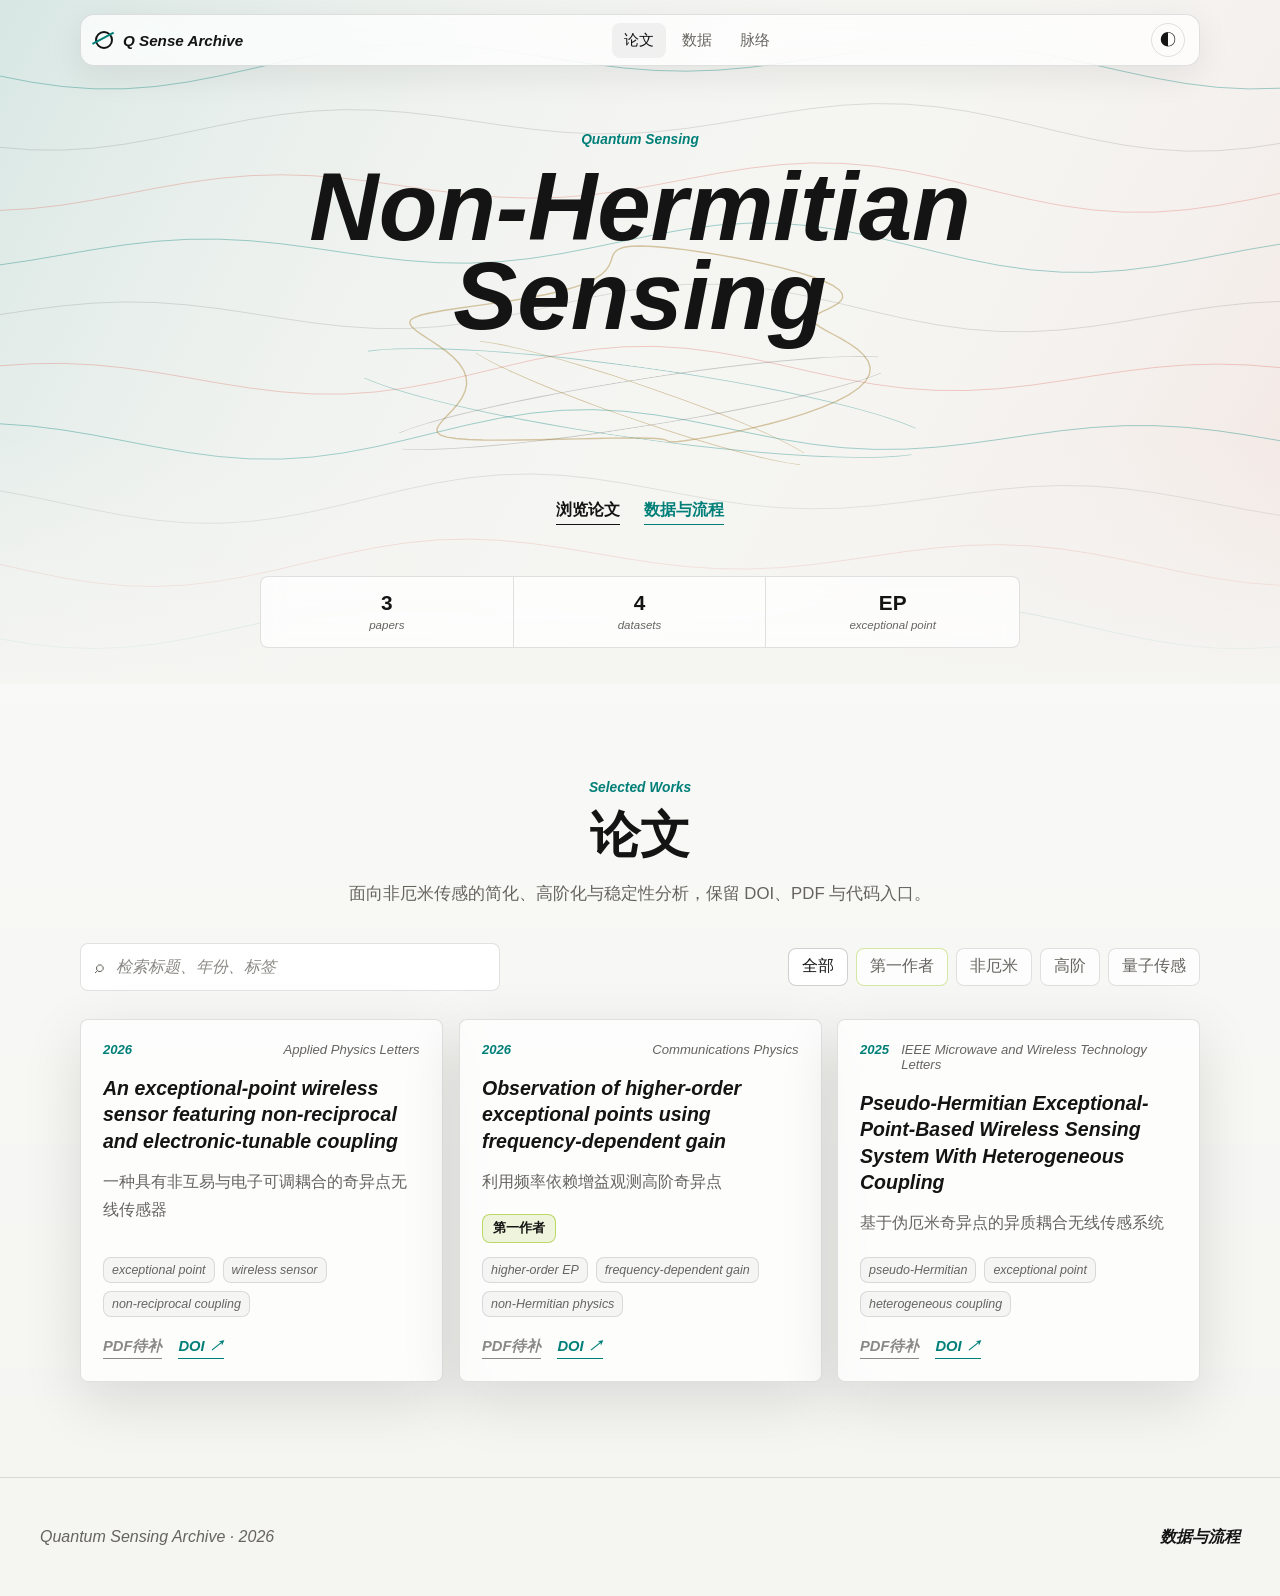
==== commit 38689bc0: "Add custom site favicon" ====
--- a/index.html
+++ b/index.html
@@ -8,6 +8,7 @@
       content="量子传感与非厄米传感研究主页，收纳论文、数据集与复现实验资源。"
     />
     <title>Quantum Sensing Archive</title>
+    <link rel="icon" href="./favicon.svg" type="image/svg+xml" />
     <link rel="stylesheet" href="./styles.css" />
   </head>
   <body class="page-home">
--- a/styles.css
+++ b/styles.css
@@ -90,8 +90,8 @@
   border-radius: 14px;
   background: var(--surface);
   box-shadow: 0 10px 34px rgba(20, 20, 20, 0.08);
-  backdrop-filter: blur(24px) saturate(140%);
-  -webkit-backdrop-filter: blur(24px) saturate(140%);
+  backdrop-filter: blur(16px) saturate(128%);
+  -webkit-backdrop-filter: blur(16px) saturate(128%);
   transition: background 240ms ease, border-color 240ms ease, transform 240ms ease;
 }
 
@@ -172,16 +172,18 @@
 
 .hero {
   position: relative;
-  min-height: 68svh;
+  min-height: clamp(620px, 76svh, 820px);
   display: grid;
+  grid-template-rows: minmax(0, 1fr) auto;
   align-items: center;
-  padding: 116px var(--page-pad) 36px;
+  gap: clamp(30px, 5svh, 58px);
+  padding: clamp(108px, 14svh, 152px) var(--page-pad) clamp(30px, 4svh, 46px);
   overflow: hidden;
   isolation: isolate;
 }
 
 .subpage-hero {
-  min-height: 62svh;
+  min-height: clamp(560px, 68svh, 760px);
 }
 
 .field-canvas {
@@ -191,6 +193,7 @@
   height: 100%;
   z-index: -2;
   background: var(--bg);
+  pointer-events: none;
 }
 
 .hero::after {
@@ -208,6 +211,8 @@
 }
 
 .hero-content {
+  position: relative;
+  z-index: 1;
   width: min(980px, 100%);
   margin: 0 auto;
   text-align: center;
@@ -325,19 +330,18 @@
 }
 
 .hero-strip {
-  position: absolute;
-  left: 50%;
-  bottom: 24px;
+  position: relative;
+  z-index: 1;
+  justify-self: center;
   width: min(760px, calc(100% - 40px));
-  transform: translateX(-50%);
   display: grid;
   grid-template-columns: repeat(3, 1fr);
   border: 1px solid var(--line);
   border-radius: var(--radius-card);
   overflow: hidden;
   background: var(--surface);
-  backdrop-filter: blur(18px) saturate(132%);
-  -webkit-backdrop-filter: blur(18px) saturate(132%);
+  backdrop-filter: blur(10px) saturate(118%);
+  -webkit-backdrop-filter: blur(10px) saturate(118%);
 }
 
 .hero-strip div {
@@ -364,6 +368,8 @@
 
 .section {
   padding: 96px var(--page-pad);
+  content-visibility: auto;
+  contain-intrinsic-size: auto 900px;
 }
 
 .section-quiet {
@@ -475,7 +481,8 @@
 }
 
 .resource-grid,
-.dataset-river {
+.dataset-river,
+.latest-paper-grid {
   width: min(1120px, 100%);
   margin: 0 auto;
   display: grid;
@@ -485,13 +492,13 @@
 
 .resource-card,
 .dataset-card,
+.latest-paper-card,
 .flow-line article {
   border: 1px solid var(--line);
   border-radius: var(--radius-card);
   background: var(--surface);
   box-shadow: var(--shadow);
-  backdrop-filter: blur(18px) saturate(125%);
-  -webkit-backdrop-filter: blur(18px) saturate(125%);
+  contain: layout paint;
 }
 
 .resource-card {
@@ -504,13 +511,21 @@
   transition: opacity 500ms ease, transform 500ms ease, border-color 160ms ease;
 }
 
+.latest-paper-card {
+  min-height: 300px;
+  padding: 22px;
+  display: flex;
+  flex-direction: column;
+}
+
 .resource-card.is-visible {
   opacity: 1;
   transform: translateY(0);
 }
 
 .resource-card:hover,
-.dataset-card:hover {
+.dataset-card:hover,
+.latest-paper-card:hover {
   border-color: var(--line-strong);
 }
 
@@ -529,6 +544,7 @@
 
 .resource-card h3,
 .dataset-card h3,
+.latest-paper-card h3,
 .flow-line h3 {
   margin: 0;
   font-size: 1.22rem;
@@ -537,6 +553,7 @@
 
 .resource-card p,
 .dataset-card p,
+.latest-paper-card p,
 .flow-line p {
   color: var(--muted);
   line-height: 1.72;
@@ -544,6 +561,23 @@
 
 .resource-card p {
   margin: 14px 0 18px;
+}
+
+.latest-paper-card p {
+  margin: 16px 0 20px;
+}
+
+.latest-paper-card .card-links {
+  margin-top: auto;
+}
+
+.latest-note {
+  grid-column: 1 / -1;
+  margin: 2px 0 0;
+  color: var(--muted);
+  font-size: 0.86rem;
+  font-style: italic;
+  text-align: center;
 }
 
 .tag-row {
@@ -647,14 +681,21 @@
 .flow-line {
   width: min(1120px, 100%);
   margin: 0 auto;
-  display: grid;
-  grid-template-columns: repeat(3, 1fr);
+  display: flex;
   gap: 16px;
+  overflow-x: auto;
+  padding: 2px 2px 16px;
+  scroll-snap-type: x mandatory;
+  scrollbar-color: var(--line-strong) transparent;
+  scrollbar-width: thin;
+  overscroll-behavior-x: contain;
 }
 
 .flow-line article {
+  flex: 0 0 min(360px, calc(100vw - var(--page-pad) * 2 - 18px));
   padding: 26px;
-  min-height: 220px;
+  min-height: 260px;
+  scroll-snap-align: start;
 }
 
 .flow-line span {
@@ -662,6 +703,32 @@
   color: var(--coral);
   font-weight: 800;
   margin-bottom: 28px;
+}
+
+.flow-line::-webkit-scrollbar {
+  height: 8px;
+}
+
+.flow-line::-webkit-scrollbar-track {
+  background: rgba(127, 127, 127, 0.08);
+  border-radius: 999px;
+}
+
+.flow-line::-webkit-scrollbar-thumb {
+  background: var(--line-strong);
+  border-radius: 999px;
+}
+
+.flow-placeholder {
+  background:
+    linear-gradient(135deg, rgba(0, 127, 120, 0.1), rgba(155, 113, 26, 0.08)),
+    var(--surface);
+  border-style: dashed;
+}
+
+.flow-placeholder h3,
+.flow-placeholder p {
+  color: var(--muted);
 }
 
 .empty-state {
@@ -763,12 +830,13 @@
   }
 
   .hero {
-    min-height: 74svh;
+    min-height: clamp(590px, 78svh, 760px);
     padding-top: 104px;
+    gap: 34px;
   }
 
   .subpage-hero {
-    min-height: 70svh;
+    min-height: clamp(560px, 72svh, 720px);
   }
 
   .hero h1 {
@@ -780,12 +848,7 @@
   }
 
   .hero-strip {
-    position: relative;
-    left: auto;
-    bottom: auto;
-    transform: none;
     width: 100%;
-    margin: 42px auto 0;
   }
 
   .section {
@@ -807,7 +870,7 @@
 
   .resource-grid,
   .dataset-river,
-  .flow-line {
+  .latest-paper-grid {
     grid-template-columns: 1fr;
   }
 
@@ -821,16 +884,36 @@
     font-size: 2.65rem;
   }
 
+  .hero {
+    min-height: 620px;
+    padding-bottom: 28px;
+  }
+
   .liquid-current {
     height: 82px;
   }
 
   .hero-actions {
     gap: 18px;
+    margin-top: 28px;
+  }
+
+  .hero-strip {
+    grid-template-columns: 1fr;
+  }
+
+  .hero-strip div {
+    border-right: 0;
+    border-bottom: 1px solid var(--line);
+  }
+
+  .hero-strip div:last-child {
+    border-bottom: 0;
   }
 
   .resource-card,
   .dataset-card,
+  .latest-paper-card,
   .flow-line article {
     padding: 20px;
   }
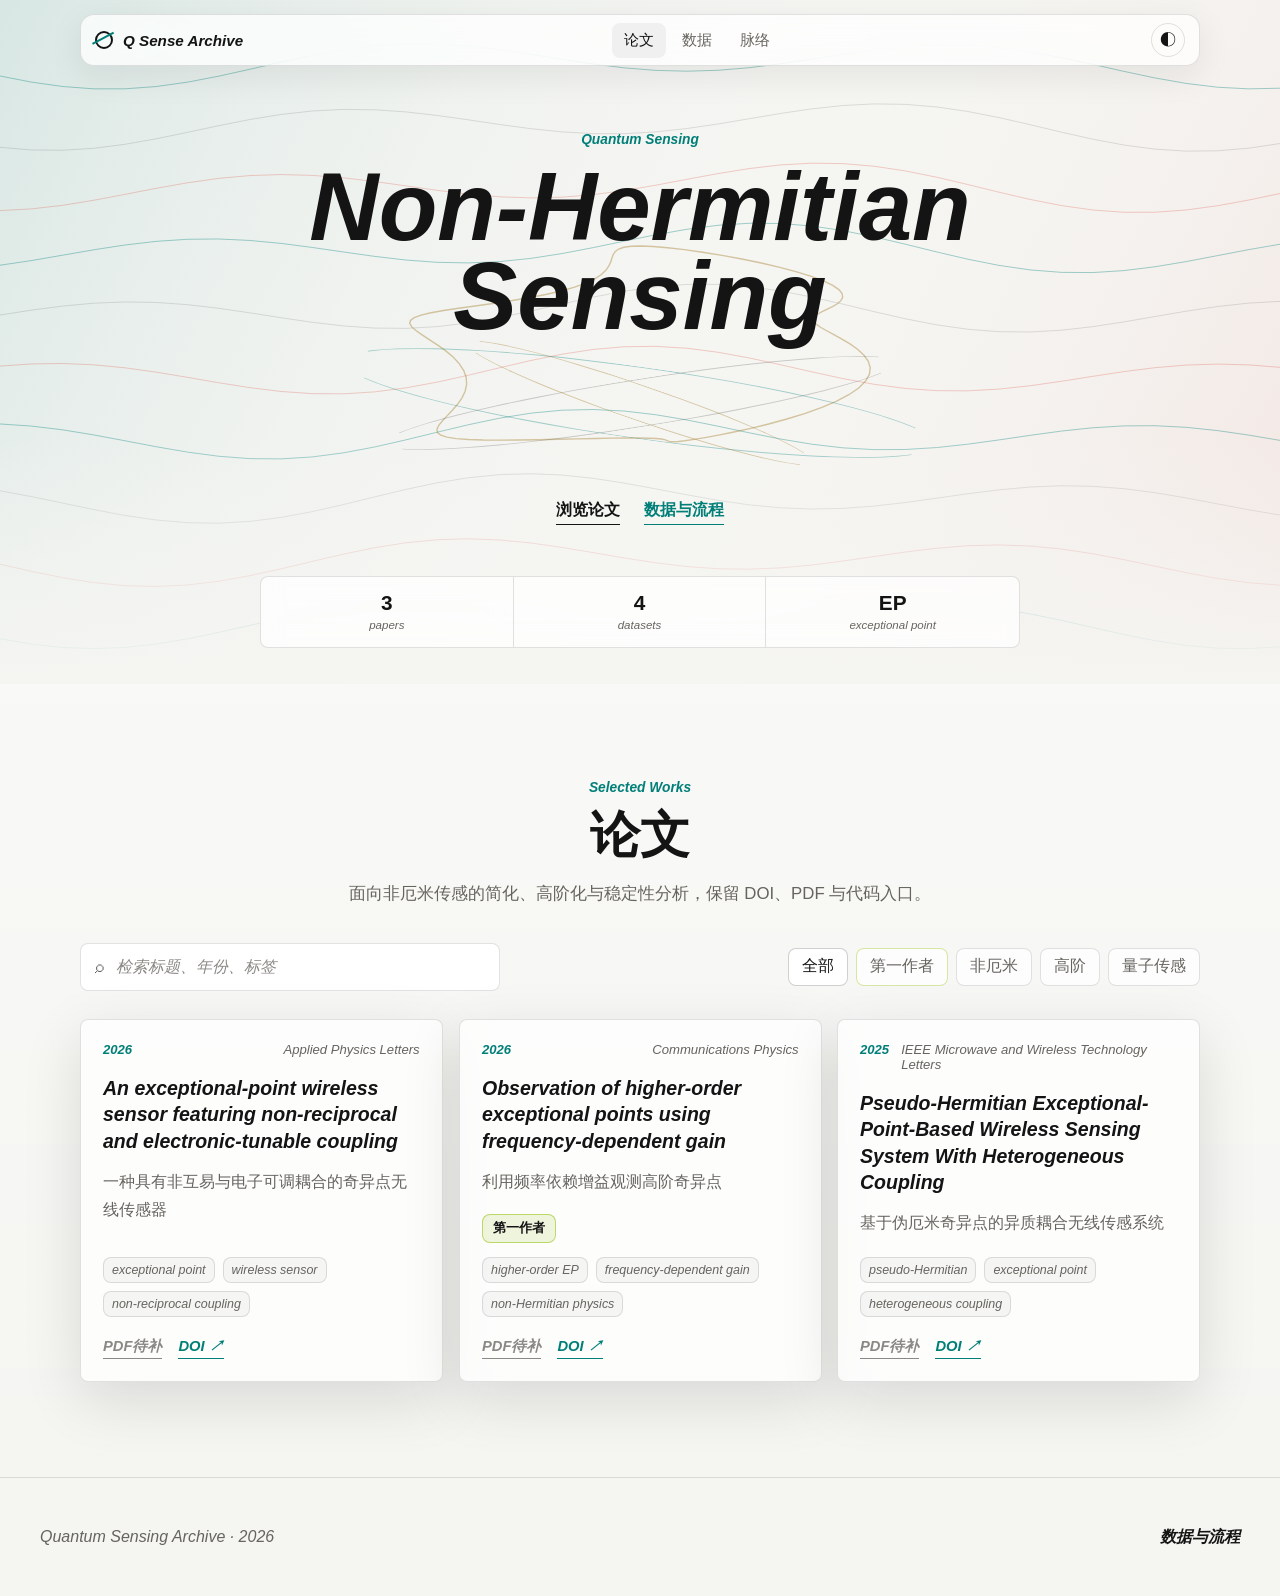
==== commit 28e99bd4: "Use simplified orbit favicon" ====
--- a/index.html
+++ b/index.html
@@ -8,7 +8,7 @@
       content="量子传感与非厄米传感研究主页，收纳论文、数据集与复现实验资源。"
     />
     <title>Quantum Sensing Archive</title>
-    <link rel="icon" href="./favicon.svg" type="image/svg+xml" />
+    <link rel="icon" href="./favicon.svg?v=2" type="image/svg+xml" />
     <link rel="stylesheet" href="./styles.css" />
   </head>
   <body class="page-home">
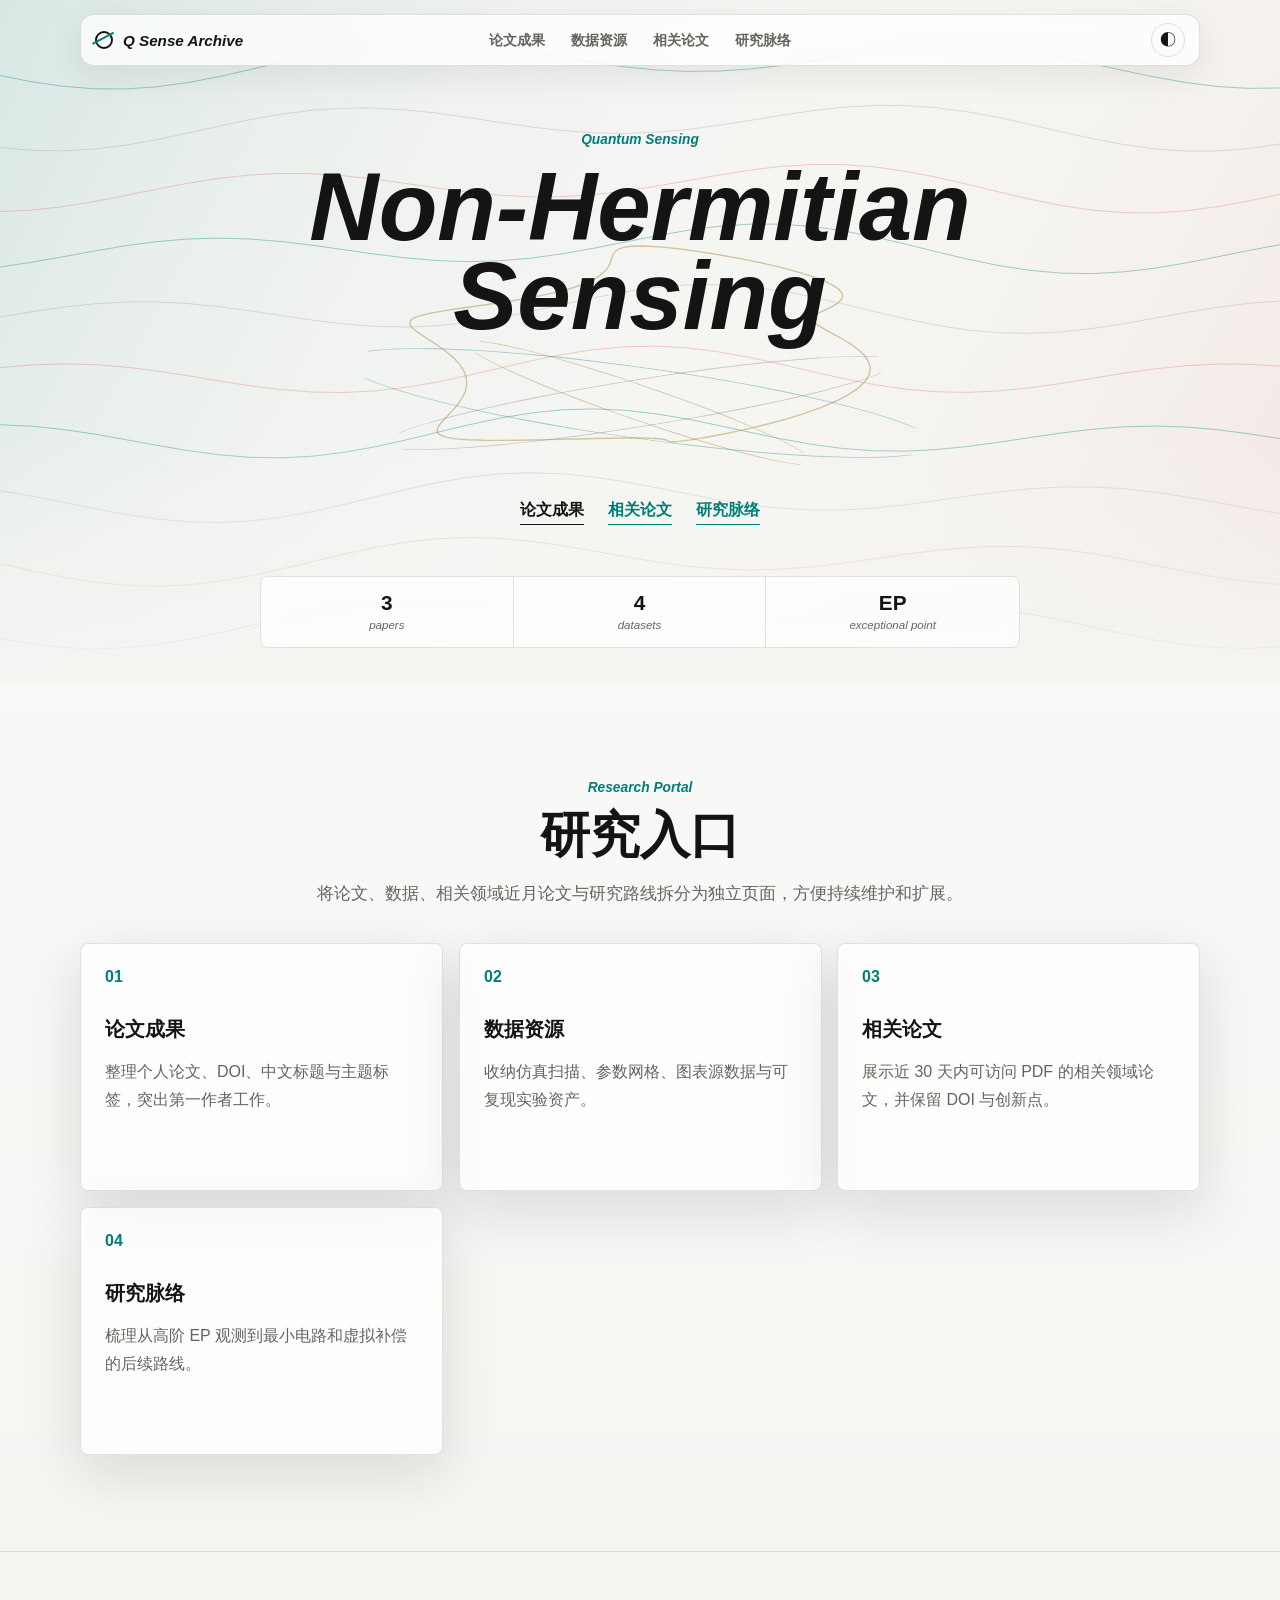
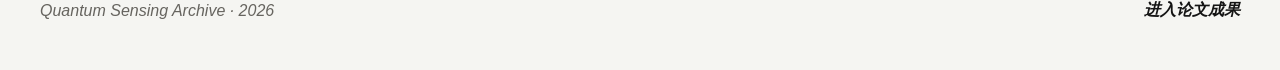
==== commit 6dc509b2: "Split archive sections into pages" ====
--- a/index.html
+++ b/index.html
@@ -5,7 +5,7 @@
     <meta name="viewport" content="width=device-width, initial-scale=1" />
     <meta
       name="description"
-      content="量子传感与非厄米传感研究主页，收纳论文、数据集与复现实验资源。"
+      content="量子传感与非厄米传感研究主页，收纳论文成果、数据资源、近月相关论文与研究脉络。"
     />
     <title>Quantum Sensing Archive</title>
     <link rel="icon" href="./favicon.svg?v=2" type="image/svg+xml" />
@@ -18,9 +18,10 @@
         <span>Q Sense Archive</span>
       </a>
       <nav class="site-nav" aria-label="主导航">
-        <a class="is-current" href="./index.html#papers">论文</a>
-        <a href="./data.html#datasets">数据</a>
-        <a href="./data.html#flow">脉络</a>
+        <a href="./papers.html">论文成果</a>
+        <a href="./data.html">数据资源</a>
+        <a href="./related.html">相关论文</a>
+        <a href="./flow.html">研究脉络</a>
       </nav>
       <button class="icon-button" type="button" data-theme-toggle aria-label="切换明暗外观">
         <span aria-hidden="true">◐</span>
@@ -39,8 +40,9 @@
             <span></span>
           </div>
           <div class="hero-actions" aria-label="快速入口">
-            <a class="text-link text-link-strong" href="#papers">浏览论文</a>
-            <a class="text-link" href="./data.html#datasets">数据与流程</a>
+            <a class="text-link text-link-strong" href="./papers.html">论文成果</a>
+            <a class="text-link" href="./related.html">相关论文</a>
+            <a class="text-link" href="./flow.html">研究脉络</a>
           </div>
         </div>
         <div class="hero-strip" aria-label="研究概览">
@@ -59,40 +61,47 @@
         </div>
       </section>
 
-      <section class="section section-quiet" id="papers" aria-labelledby="papers-title">
+      <section class="section section-quiet" aria-labelledby="portal-title">
         <div class="section-head reveal">
-          <p class="eyebrow">Selected Works</p>
-          <h2 id="papers-title">论文</h2>
+          <p class="eyebrow">Research Portal</p>
+          <h2 id="portal-title">研究入口</h2>
           <p>
-            面向非厄米传感的简化、高阶化与稳定性分析，保留 DOI、PDF 与代码入口。
+            将论文、数据、相关领域近月论文与研究路线拆分为独立页面，方便持续维护和扩展。
           </p>
         </div>
 
-        <div class="toolbar reveal" aria-label="论文筛选">
-          <label class="search-box">
-            <span aria-hidden="true">⌕</span>
-            <input data-search type="search" placeholder="检索标题、年份、标签" />
-          </label>
-          <div class="segmented" data-filter-group aria-label="主题">
-            <button type="button" class="is-active" data-filter="all">全部</button>
-            <button type="button" data-filter="first-author">第一作者</button>
-            <button type="button" data-filter="non-hermitian">非厄米</button>
-            <button type="button" data-filter="higher-order">高阶</button>
-            <button type="button" data-filter="quantum">量子传感</button>
-          </div>
+        <div class="portal-grid reveal">
+          <a class="portal-card" href="./papers.html">
+            <span>01</span>
+            <h3>论文成果</h3>
+            <p>整理个人论文、DOI、中文标题与主题标签，突出第一作者工作。</p>
+          </a>
+          <a class="portal-card" href="./data.html">
+            <span>02</span>
+            <h3>数据资源</h3>
+            <p>收纳仿真扫描、参数网格、图表源数据与可复现实验资产。</p>
+          </a>
+          <a class="portal-card" href="./related.html">
+            <span>03</span>
+            <h3>相关论文</h3>
+            <p>展示近 30 天内可访问 PDF 的相关领域论文，并保留 DOI 与创新点。</p>
+          </a>
+          <a class="portal-card" href="./flow.html">
+            <span>04</span>
+            <h3>研究脉络</h3>
+            <p>梳理从高阶 EP 观测到最小电路和虚拟补偿的后续路线。</p>
+          </a>
         </div>
-
-        <div class="resource-grid" data-paper-grid></div>
       </section>
     </main>
 
     <footer class="site-footer">
       <p>Quantum Sensing Archive · 2026</p>
-      <a href="./data.html#datasets">数据与流程</a>
+      <a href="./papers.html">进入论文成果</a>
     </footer>
 
     <noscript>
-      <p class="noscript">此主页需要启用 JavaScript 来渲染论文和数据列表。</p>
+      <p class="noscript">此主页需要启用 JavaScript 来渲染统计信息。</p>
     </noscript>
     <script src="./script.js"></script>
   </body>
--- a/styles.css
+++ b/styles.css
@@ -95,6 +95,15 @@
   transition: background 240ms ease, border-color 240ms ease, transform 240ms ease;
 }
 
+.site-header .brand {
+  grid-column: 1;
+}
+
+.site-header .icon-button {
+  grid-column: 3;
+  justify-self: end;
+}
+
 .site-header.is-scrolled {
   background: var(--surface-strong);
   border-color: var(--line-strong);
@@ -128,16 +137,23 @@
 }
 
 .site-nav {
+  position: absolute;
+  left: 50%;
+  top: 50%;
+  transform: translate(-50%, -50%);
   display: flex;
   justify-content: center;
+  align-items: center;
   gap: 4px;
+  white-space: nowrap;
 }
 
 .site-nav a {
-  padding: 8px 12px;
+  padding: 8px 11px;
   border-radius: 8px;
   color: var(--muted);
-  font-size: 0.92rem;
+  font-size: 0.9rem;
+  font-weight: 700;
   transition: color 160ms ease, background 160ms ease;
 }
 
@@ -482,7 +498,8 @@
 
 .resource-grid,
 .dataset-river,
-.latest-paper-grid {
+.latest-paper-grid,
+.portal-grid {
   width: min(1120px, 100%);
   margin: 0 auto;
   display: grid;
@@ -493,6 +510,7 @@
 .resource-card,
 .dataset-card,
 .latest-paper-card,
+.portal-card,
 .flow-line article {
   border: 1px solid var(--line);
   border-radius: var(--radius-card);
@@ -518,6 +536,20 @@
   flex-direction: column;
 }
 
+.portal-card {
+  min-height: 248px;
+  padding: 24px;
+  display: flex;
+  flex-direction: column;
+  transition: border-color 160ms ease, transform 160ms ease, background 160ms ease;
+}
+
+.portal-card:hover {
+  transform: translateY(-2px);
+  border-color: var(--line-strong);
+  background: var(--surface-strong);
+}
+
 .resource-card.is-visible {
   opacity: 1;
   transform: translateY(0);
@@ -525,7 +557,8 @@
 
 .resource-card:hover,
 .dataset-card:hover,
-.latest-paper-card:hover {
+.latest-paper-card:hover,
+.portal-card:hover {
   border-color: var(--line-strong);
 }
 
@@ -545,6 +578,7 @@
 .resource-card h3,
 .dataset-card h3,
 .latest-paper-card h3,
+.portal-card h3,
 .flow-line h3 {
   margin: 0;
   font-size: 1.22rem;
@@ -554,6 +588,7 @@
 .resource-card p,
 .dataset-card p,
 .latest-paper-card p,
+.portal-card p,
 .flow-line p {
   color: var(--muted);
   line-height: 1.72;
@@ -565,6 +600,16 @@
 
 .latest-paper-card p {
   margin: 16px 0 20px;
+}
+
+.portal-card span {
+  color: var(--aqua);
+  font-weight: 800;
+  margin-bottom: 30px;
+}
+
+.portal-card p {
+  margin: 16px 0 0;
 }
 
 .latest-paper-card .card-links {
@@ -819,6 +864,10 @@
     grid-template-columns: 1fr auto;
   }
 
+  .site-header .icon-button {
+    grid-column: 2;
+  }
+
   .brand span:last-child {
     max-width: 150px;
     overflow: hidden;
@@ -870,7 +919,8 @@
 
   .resource-grid,
   .dataset-river,
-  .latest-paper-grid {
+  .latest-paper-grid,
+  .portal-grid {
     grid-template-columns: 1fr;
   }
 
@@ -914,6 +964,7 @@
   .resource-card,
   .dataset-card,
   .latest-paper-card,
+  .portal-card,
   .flow-line article {
     padding: 20px;
   }
